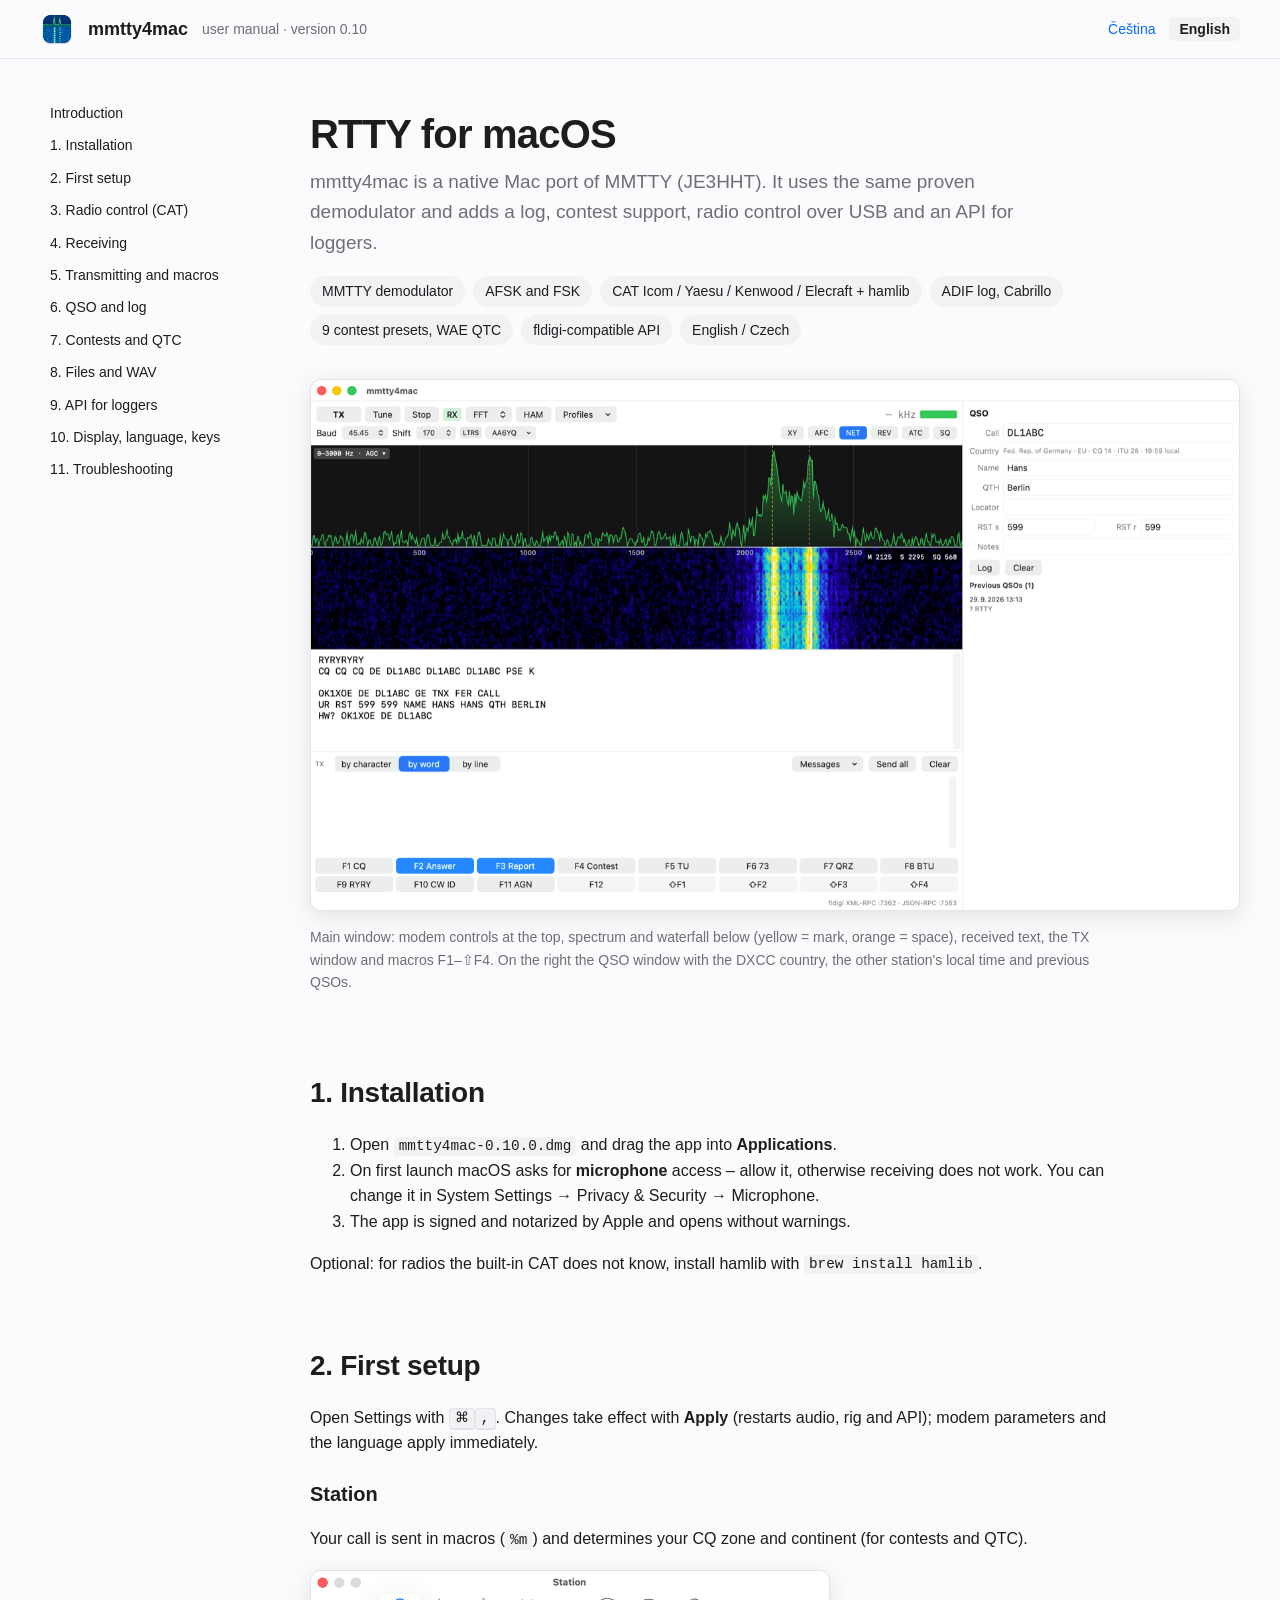
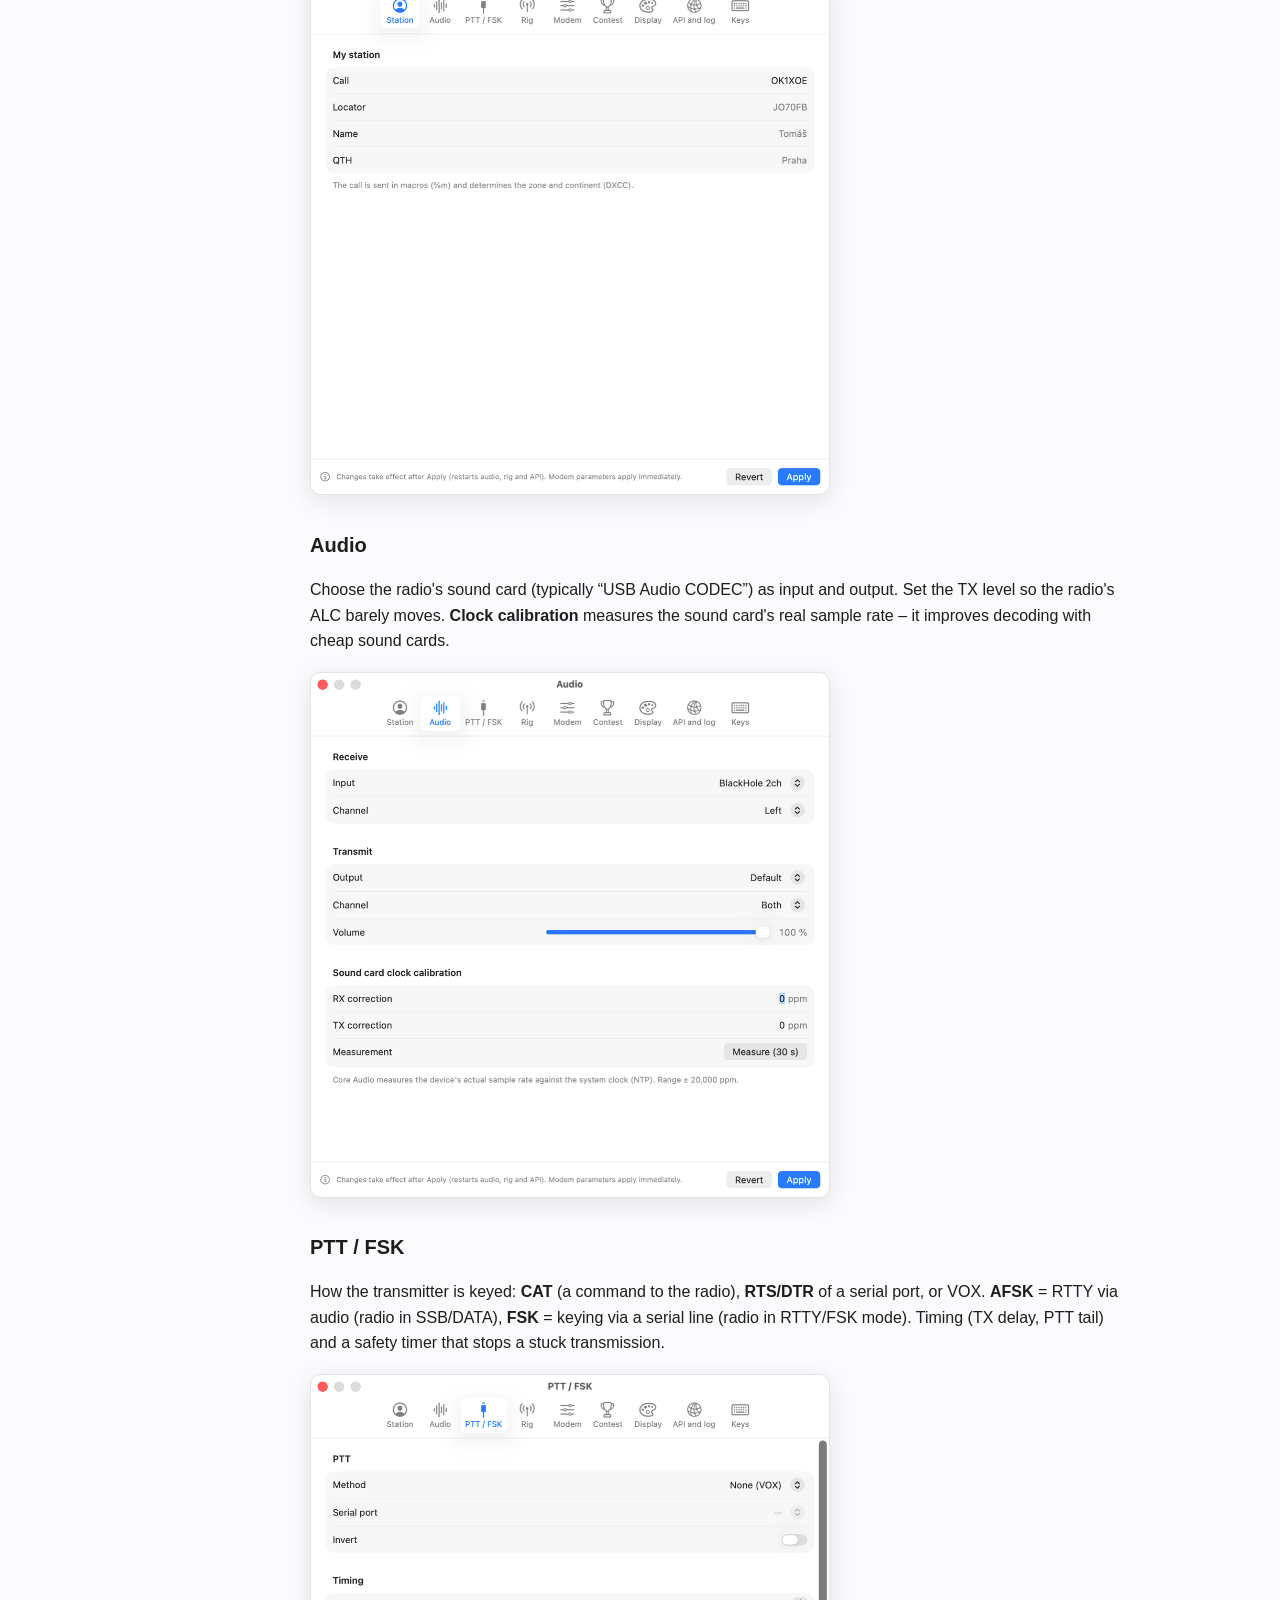
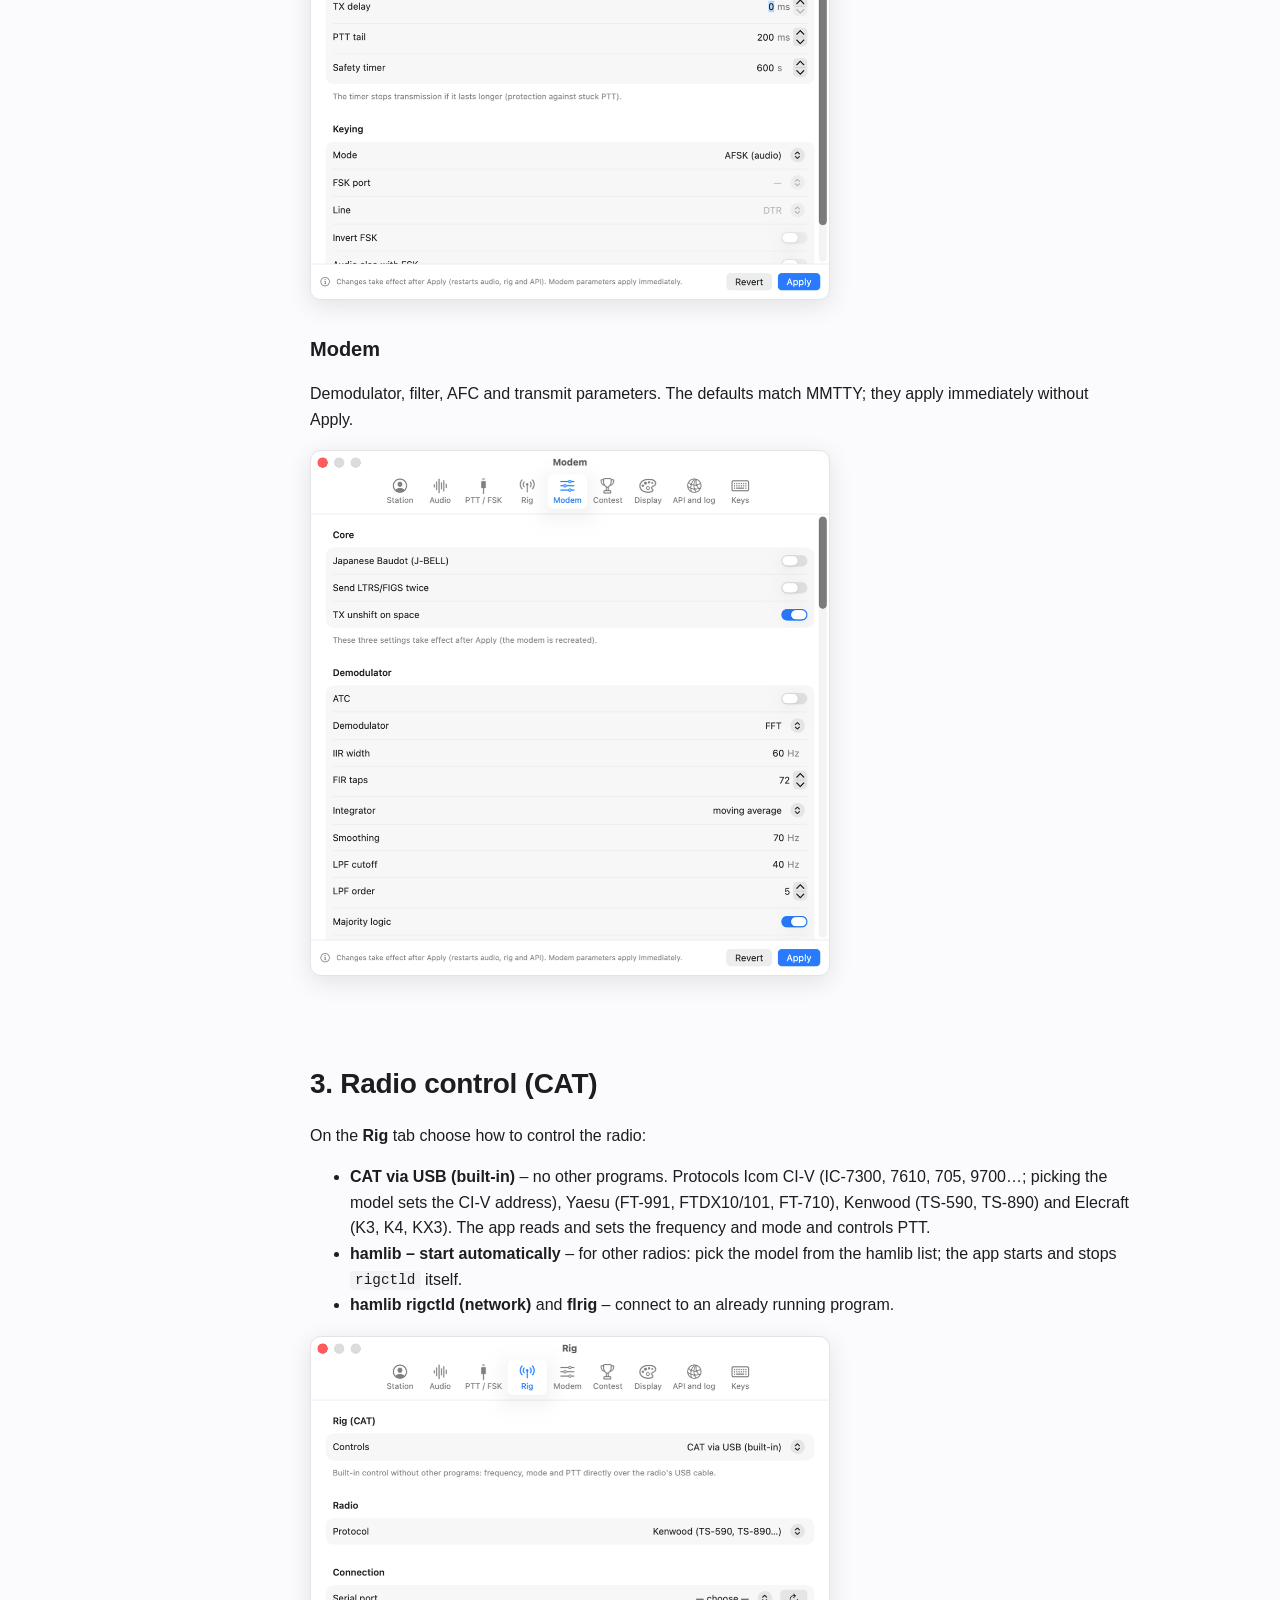
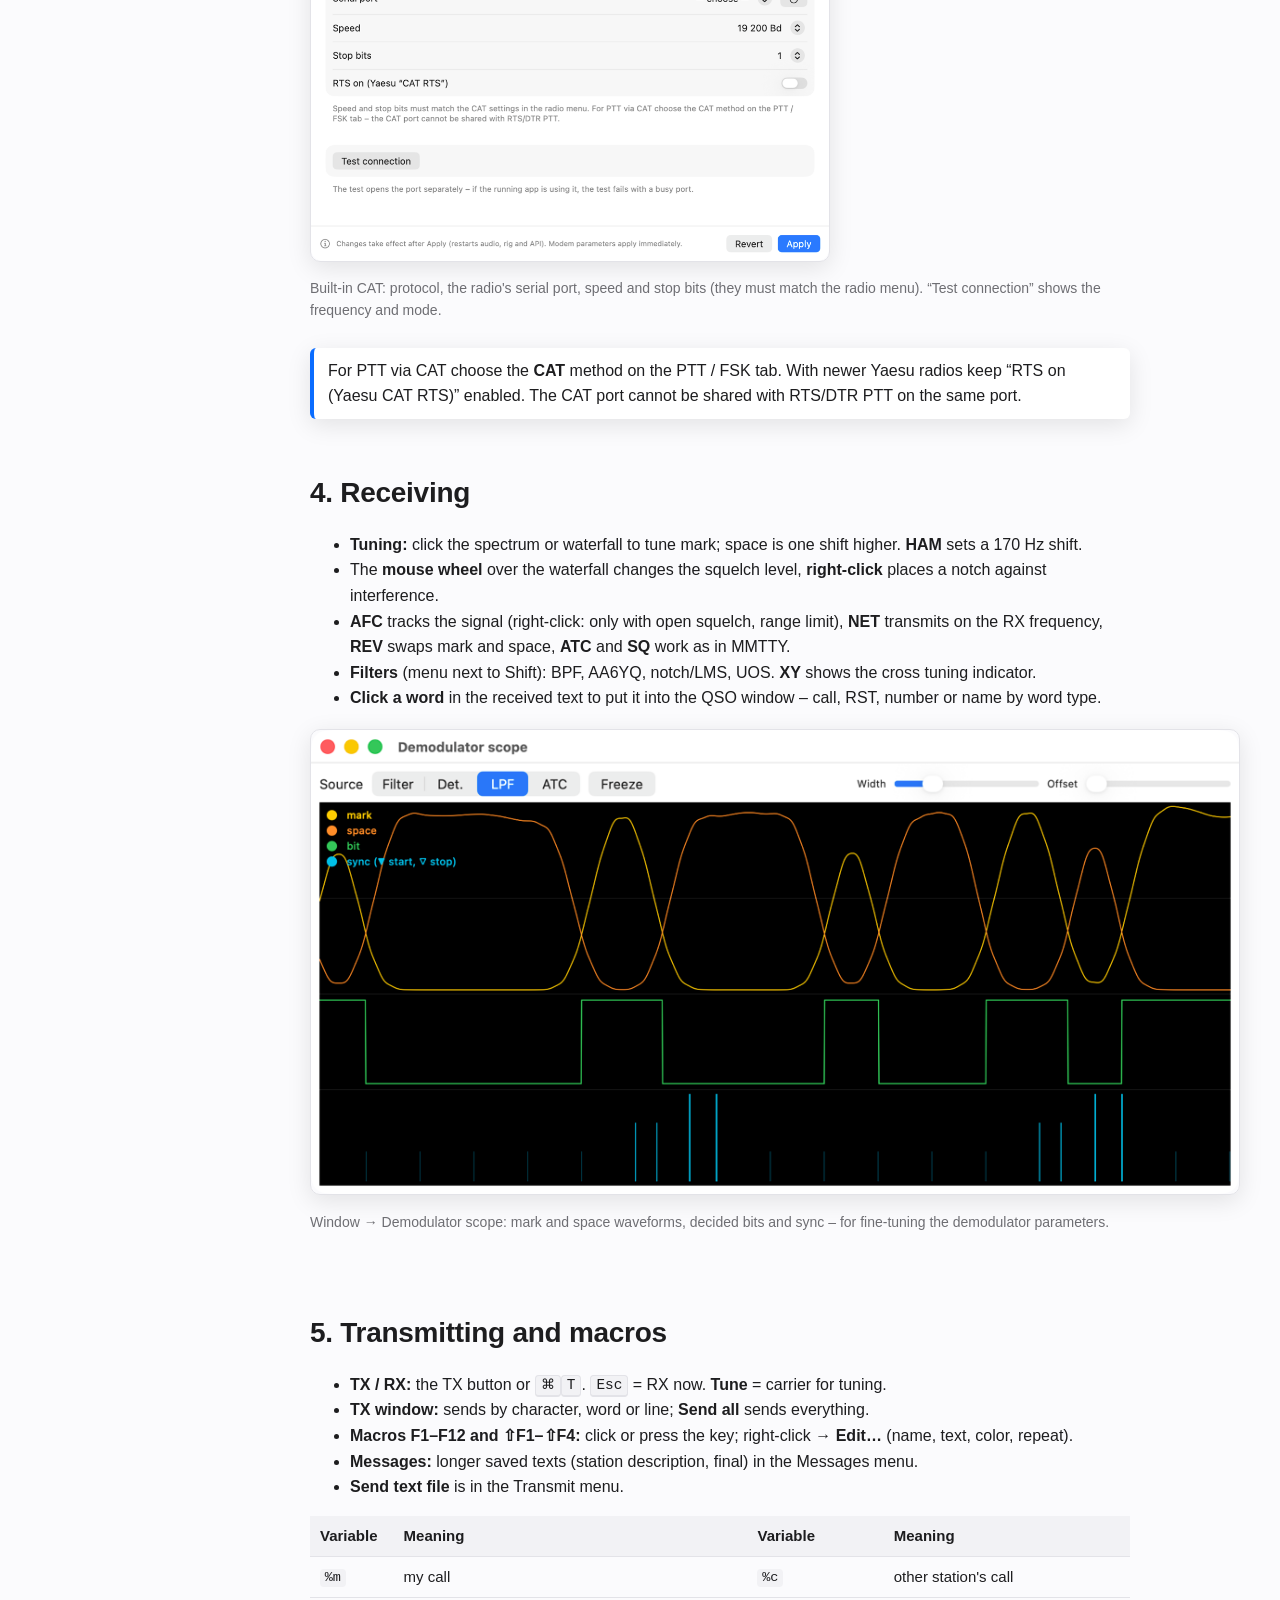
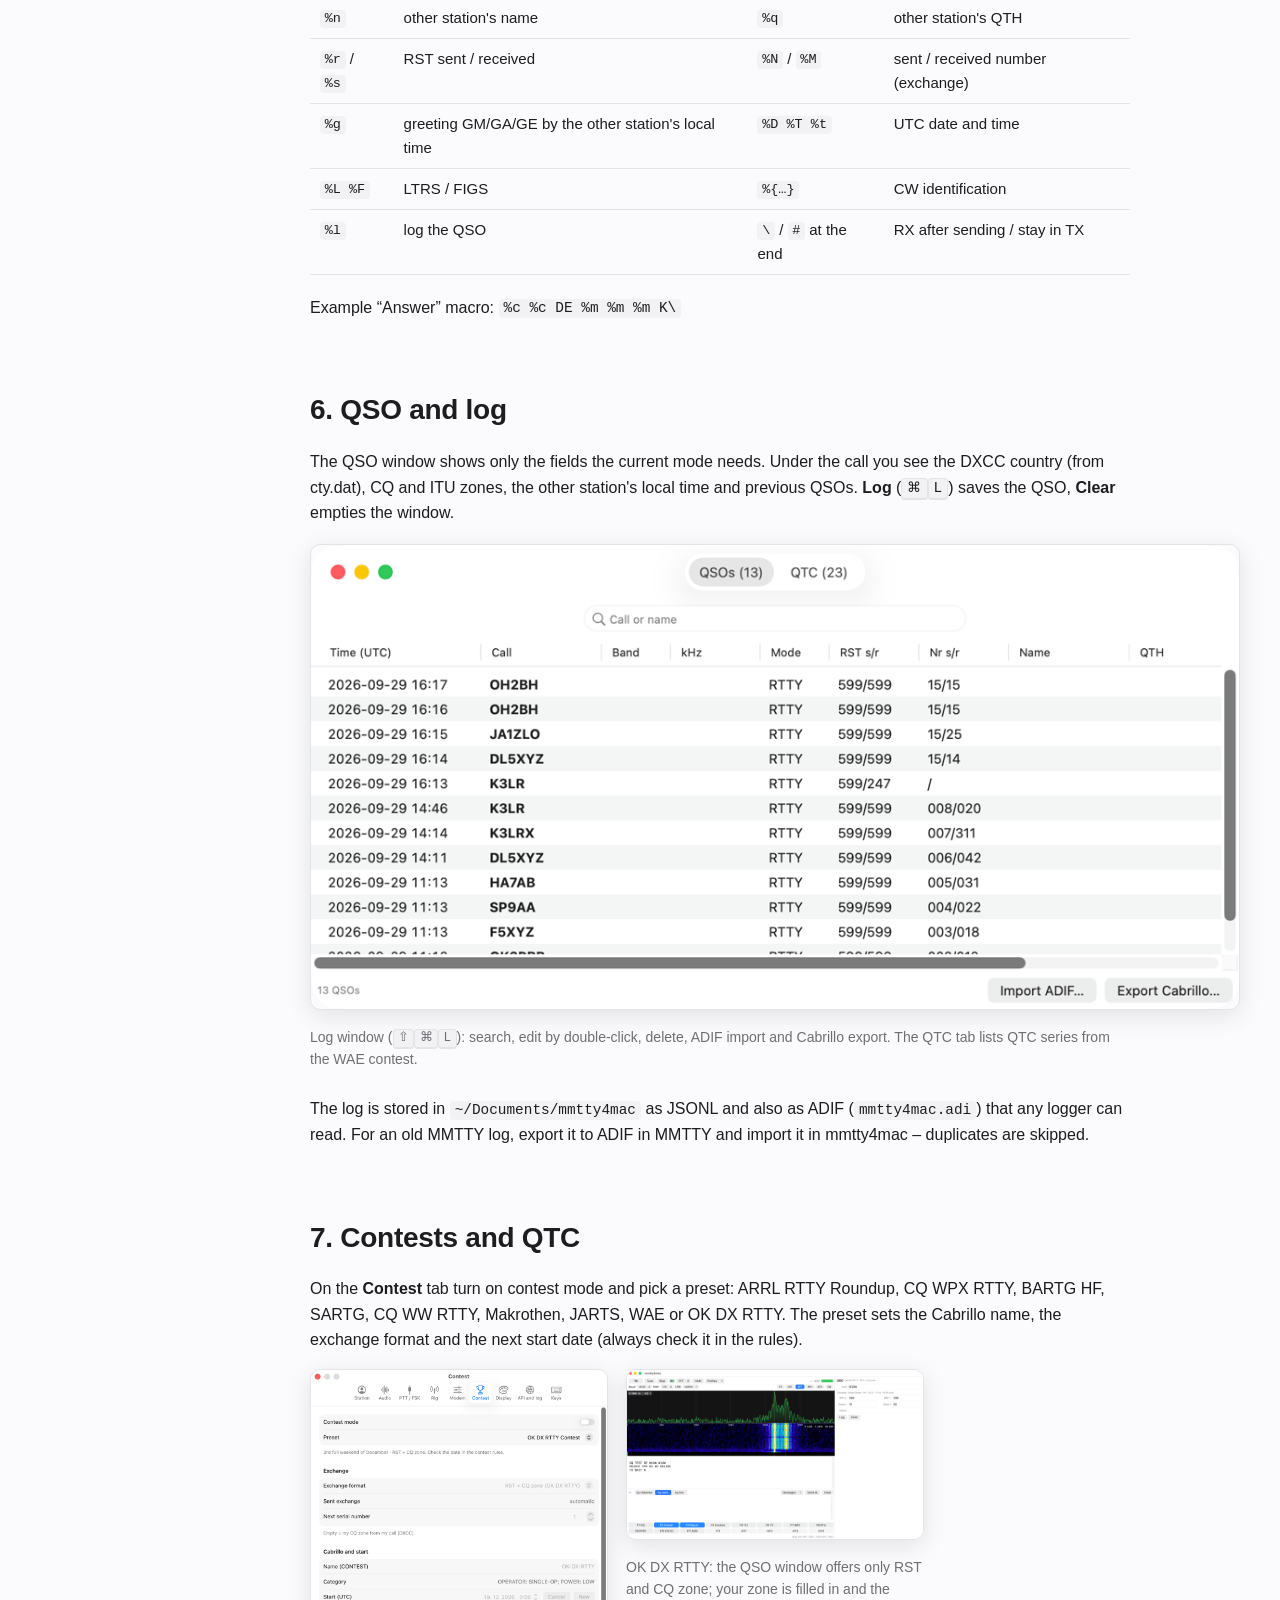
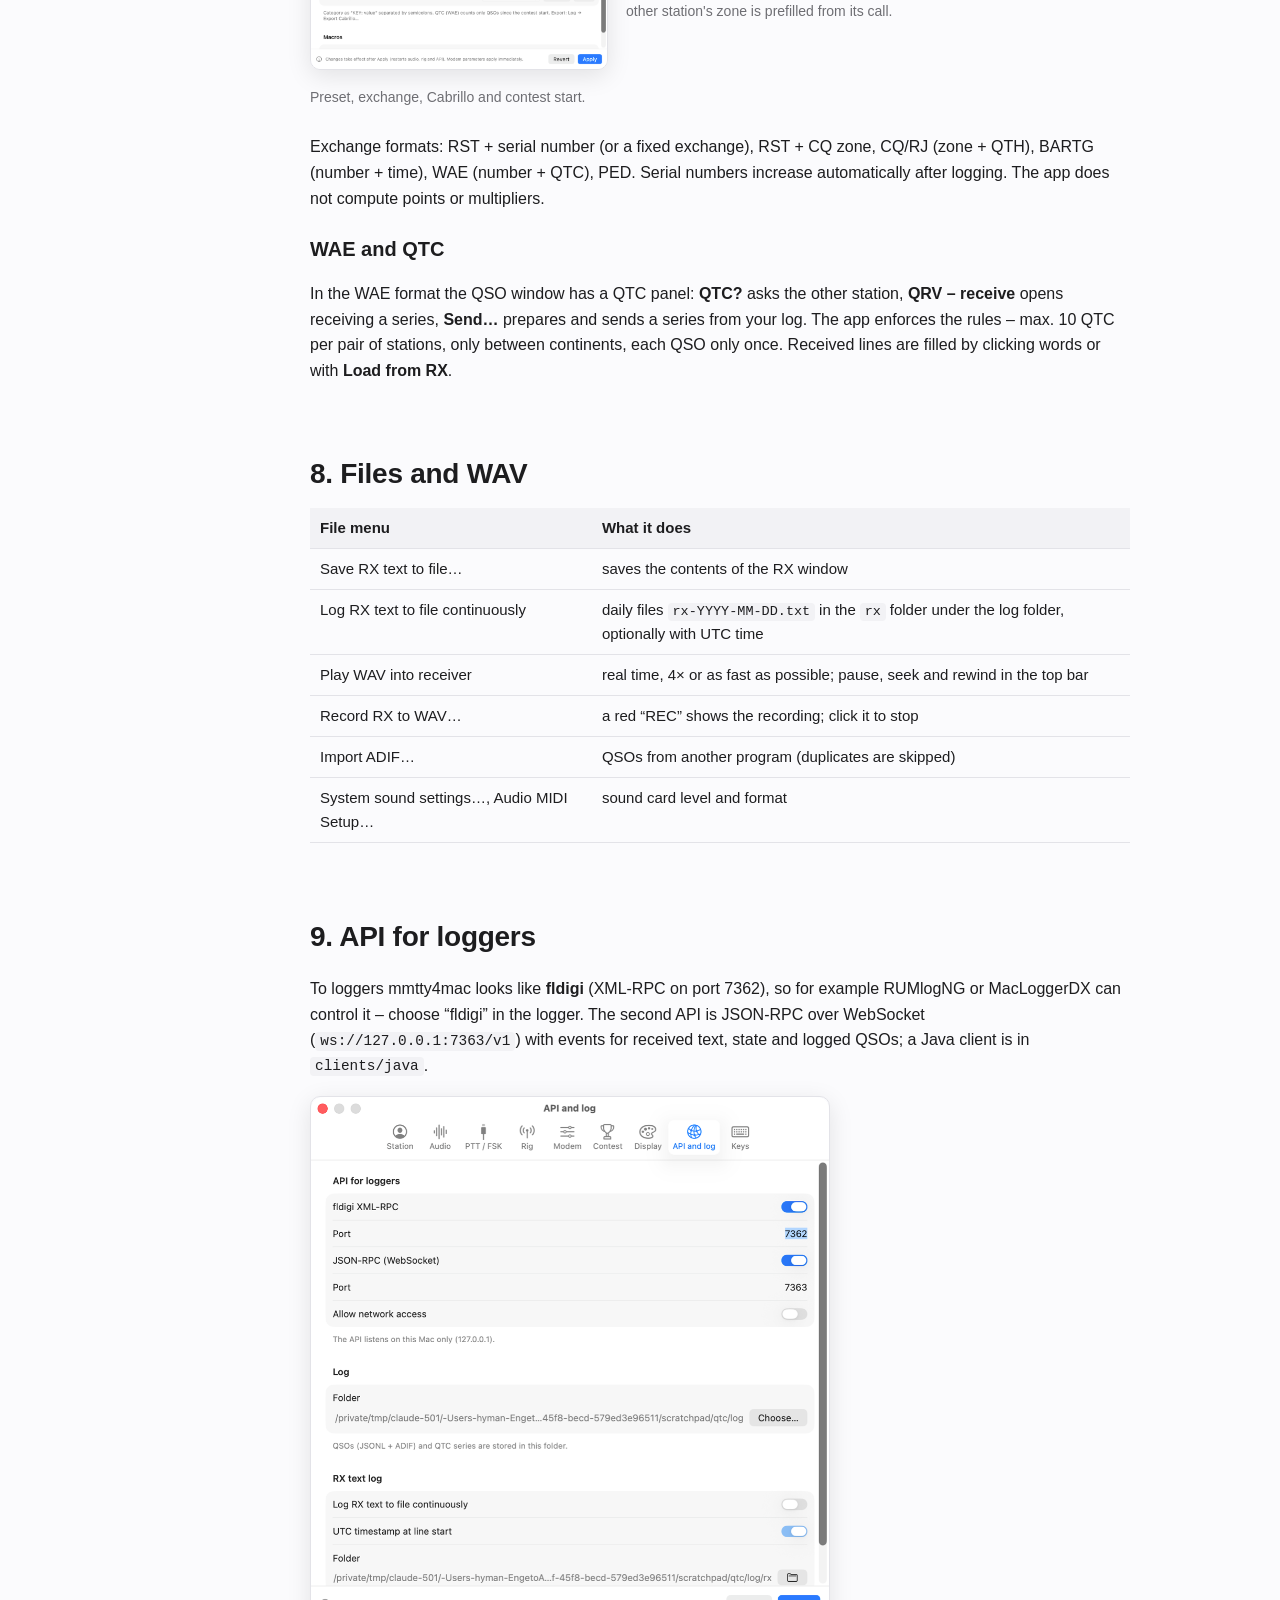
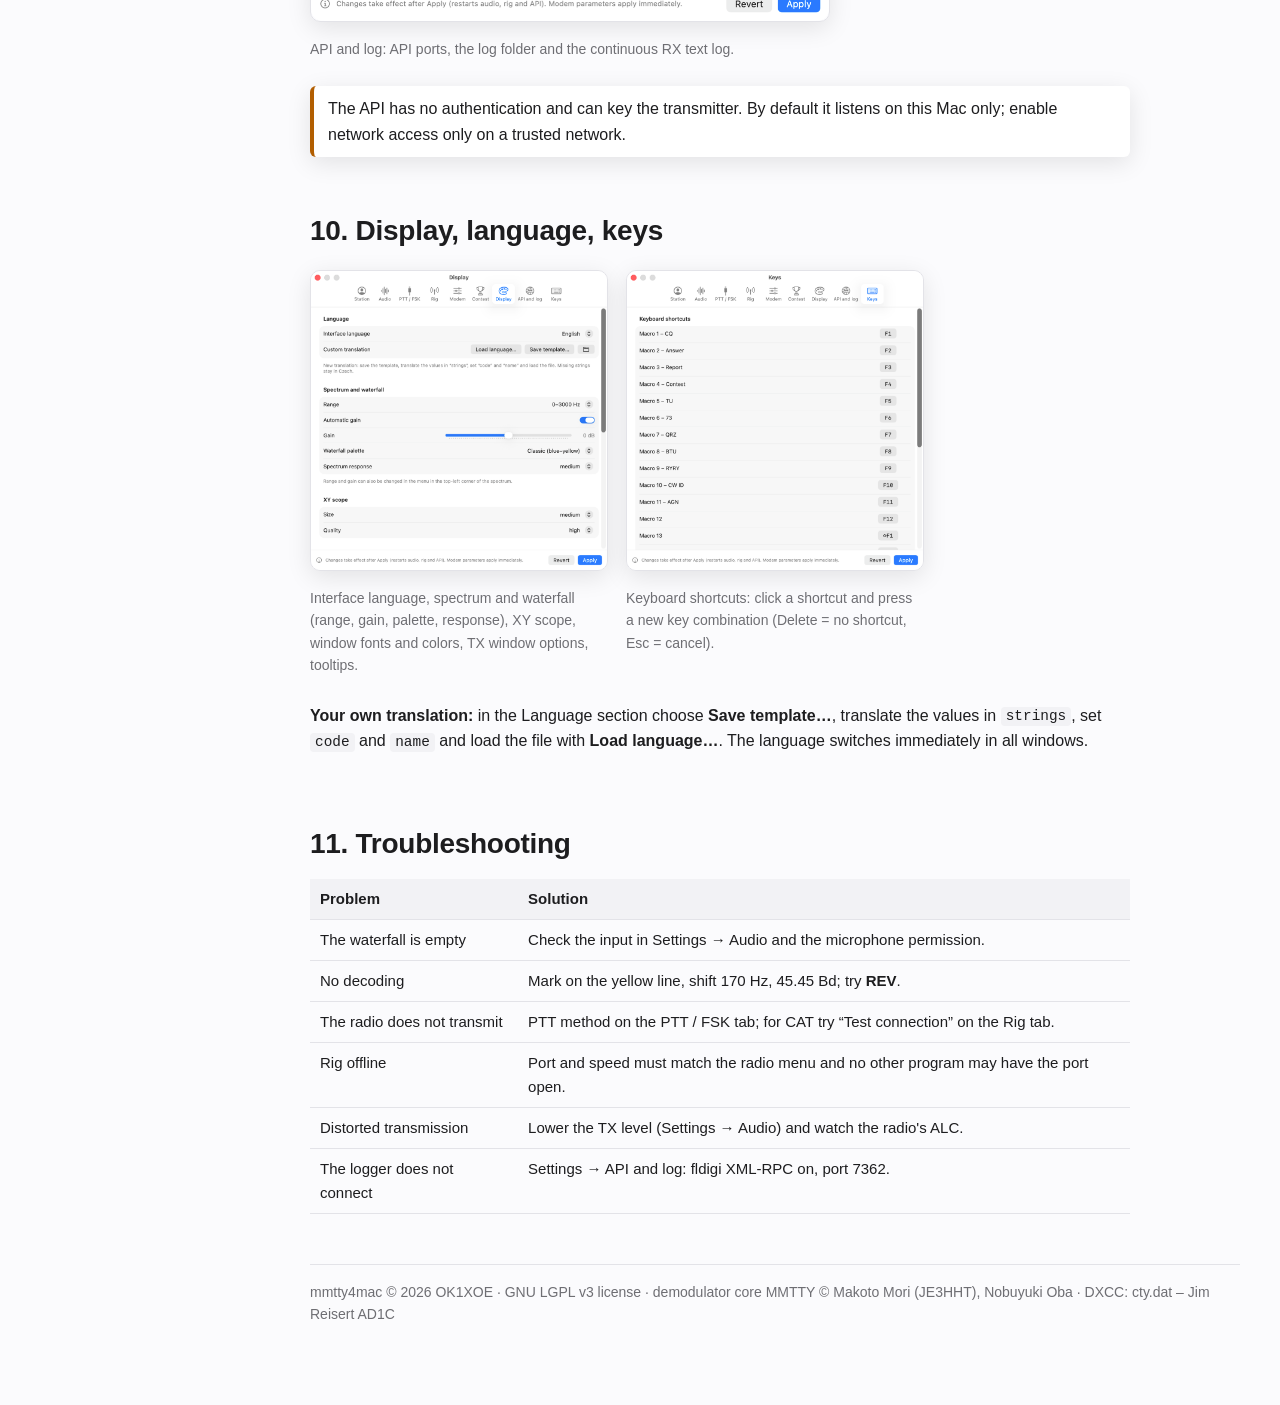
==== docs/html/index.html @ f42d76a6 "docs: CZ/EN HTML manual with screenshots, Help → Manual (⌘?), in the DMG Co-Authored-By: Claude Opus" ====
<!doctype html>
<html lang="cs">
<head>
<meta charset="utf-8">
<meta name="viewport" content="width=device-width, initial-scale=1">
<title>mmtty4mac – dokumentace / documentation</title>
<link rel="stylesheet" href="style.css">
<link rel="icon" href="img/icon.png">
<script>
  // podle jazyka prohlížeče / by browser language
  var cs = (navigator.languages || [navigator.language]).some(function (l) { return /^(cs|sk)/i.test(l); });
  location.replace(cs ? "cs/index.html" : "en/index.html");
</script>
</head>
<body>
<main style="max-width:600px;margin:80px auto;padding:0 20px;text-align:center">
  <img src="img/icon.png" alt="" width="96" height="96">
  <h1>mmtty4mac</h1>
  <p><a href="cs/index.html">Příručka česky</a> · <a href="en/index.html">User manual in English</a></p>
</main>
</body>
</html>
---- docs/html/style.css ----
/* mmtty4mac – dokumentace / documentation */
:root {
  --bg: #fbfbfd; --fg: #1d1d1f; --muted: #6e6e73; --line: #e3e3e8; --card: #ffffff;
  --accent: #0a6cff; --code: #f2f2f5; --warn: #b25e00; --shadow: 0 6px 24px rgba(0,0,0,.10);
}
@media (prefers-color-scheme: dark) {
  :root:not([data-theme="light"]) {
    --bg: #161618; --fg: #ececf0; --muted: #a0a0a8; --line: #2e2e33; --card: #1f1f22;
    --accent: #4c9dff; --code: #26262a; --warn: #ffb347; --shadow: 0 6px 24px rgba(0,0,0,.5);
  }
}
* { box-sizing: border-box; }
html { scroll-behavior: smooth; }
body { margin: 0; background: var(--bg); color: var(--fg);
       font: 16px/1.6 -apple-system, BlinkMacSystemFont, "SF Pro Text", "Helvetica Neue", Arial, sans-serif; }
a { color: var(--accent); text-decoration: none; }
a:hover { text-decoration: underline; }
code, kbd { font: 0.9em ui-monospace, "SF Mono", Menlo, monospace; background: var(--code);
            padding: 0.1em 0.35em; border-radius: 4px; }
kbd { border: 1px solid var(--line); border-bottom-width: 2px; }

header.top { position: sticky; top: 0; z-index: 10; background: color-mix(in srgb, var(--bg) 88%, transparent);
             backdrop-filter: blur(12px); border-bottom: 1px solid var(--line); }
header.top .in { max-width: 1240px; margin: 0 auto; padding: 12px 20px; display: flex; align-items: center; gap: 14px; }
header.top img.icon { width: 34px; height: 34px; border-radius: 8px; }
header.top .brand { font-weight: 700; font-size: 18px; }
header.top .ver { color: var(--muted); font-size: 14px; }
header.top .lang { margin-left: auto; font-size: 14px; }
header.top .lang a, header.top .lang span { padding: 4px 10px; border-radius: 6px; }
header.top .lang span { background: var(--code); font-weight: 600; }

.wrap { max-width: 1240px; margin: 0 auto; padding: 0 20px; display: grid; grid-template-columns: 230px minmax(0, 1fr); gap: 40px; }
nav.toc { position: sticky; top: 72px; align-self: start; max-height: calc(100vh - 90px); overflow: auto; padding: 24px 0; font-size: 14px; }
nav.toc ol { list-style: none; margin: 0; padding: 0; }
nav.toc li { margin: 2px 0; }
nav.toc a { display: block; padding: 4px 10px; border-radius: 6px; color: var(--fg); }
nav.toc a:hover { background: var(--code); text-decoration: none; }
main { padding: 24px 0 80px; min-width: 0; }

.hero { padding: 28px 0 8px; }
.hero h1 { font-size: 40px; line-height: 1.15; margin: 0 0 10px; letter-spacing: -0.02em; }
.hero p.lead { font-size: 19px; color: var(--muted); margin: 0 0 18px; max-width: 760px; }
.pills { display: flex; flex-wrap: wrap; gap: 8px; margin: 0 0 8px; padding: 0; list-style: none; }
.pills li { background: var(--code); border-radius: 999px; padding: 4px 12px; font-size: 14px; }

section { padding-top: 28px; }
h2 { font-size: 28px; margin: 24px 0 10px; letter-spacing: -0.01em; scroll-margin-top: 80px; }
h3 { font-size: 20px; margin: 22px 0 6px; scroll-margin-top: 80px; }
p, ul, ol, table { max-width: 820px; }

figure { margin: 18px 0 26px; }
figure a { display: inline-block; max-width: 100%; }
figure img { max-width: 100%; height: auto; border-radius: 10px; box-shadow: var(--shadow); border: 1px solid var(--line); display: block; }
figure.half img { max-width: 520px; width: 100%; }
figcaption { color: var(--muted); font-size: 14px; margin-top: 8px; max-width: 820px; }
.gallery { display: grid; grid-template-columns: repeat(auto-fill, minmax(260px, 1fr)); gap: 18px; margin: 16px 0 26px; }
.gallery figure { margin: 0; }

table { border-collapse: collapse; width: 100%; margin: 12px 0 20px; font-size: 15px; }
th, td { text-align: left; vertical-align: top; padding: 8px 10px; border-bottom: 1px solid var(--line); }
th { font-weight: 600; background: var(--code); }
.note { border-left: 4px solid var(--accent); background: var(--card); padding: 10px 14px; border-radius: 6px; max-width: 820px; box-shadow: var(--shadow); }
.note.warn { border-color: var(--warn); }
footer { color: var(--muted); font-size: 14px; border-top: 1px solid var(--line); margin-top: 50px; padding-top: 16px; }

@media (max-width: 900px) {
  .wrap { grid-template-columns: 1fr; gap: 0; }
  nav.toc { position: static; max-height: none; padding: 16px 0 0; border-bottom: 1px solid var(--line); }
  nav.toc ol { columns: 2; }
  .hero h1 { font-size: 30px; }
}
@media (max-width: 520px) { nav.toc ol { columns: 1; } header.top .ver { display: none; } }
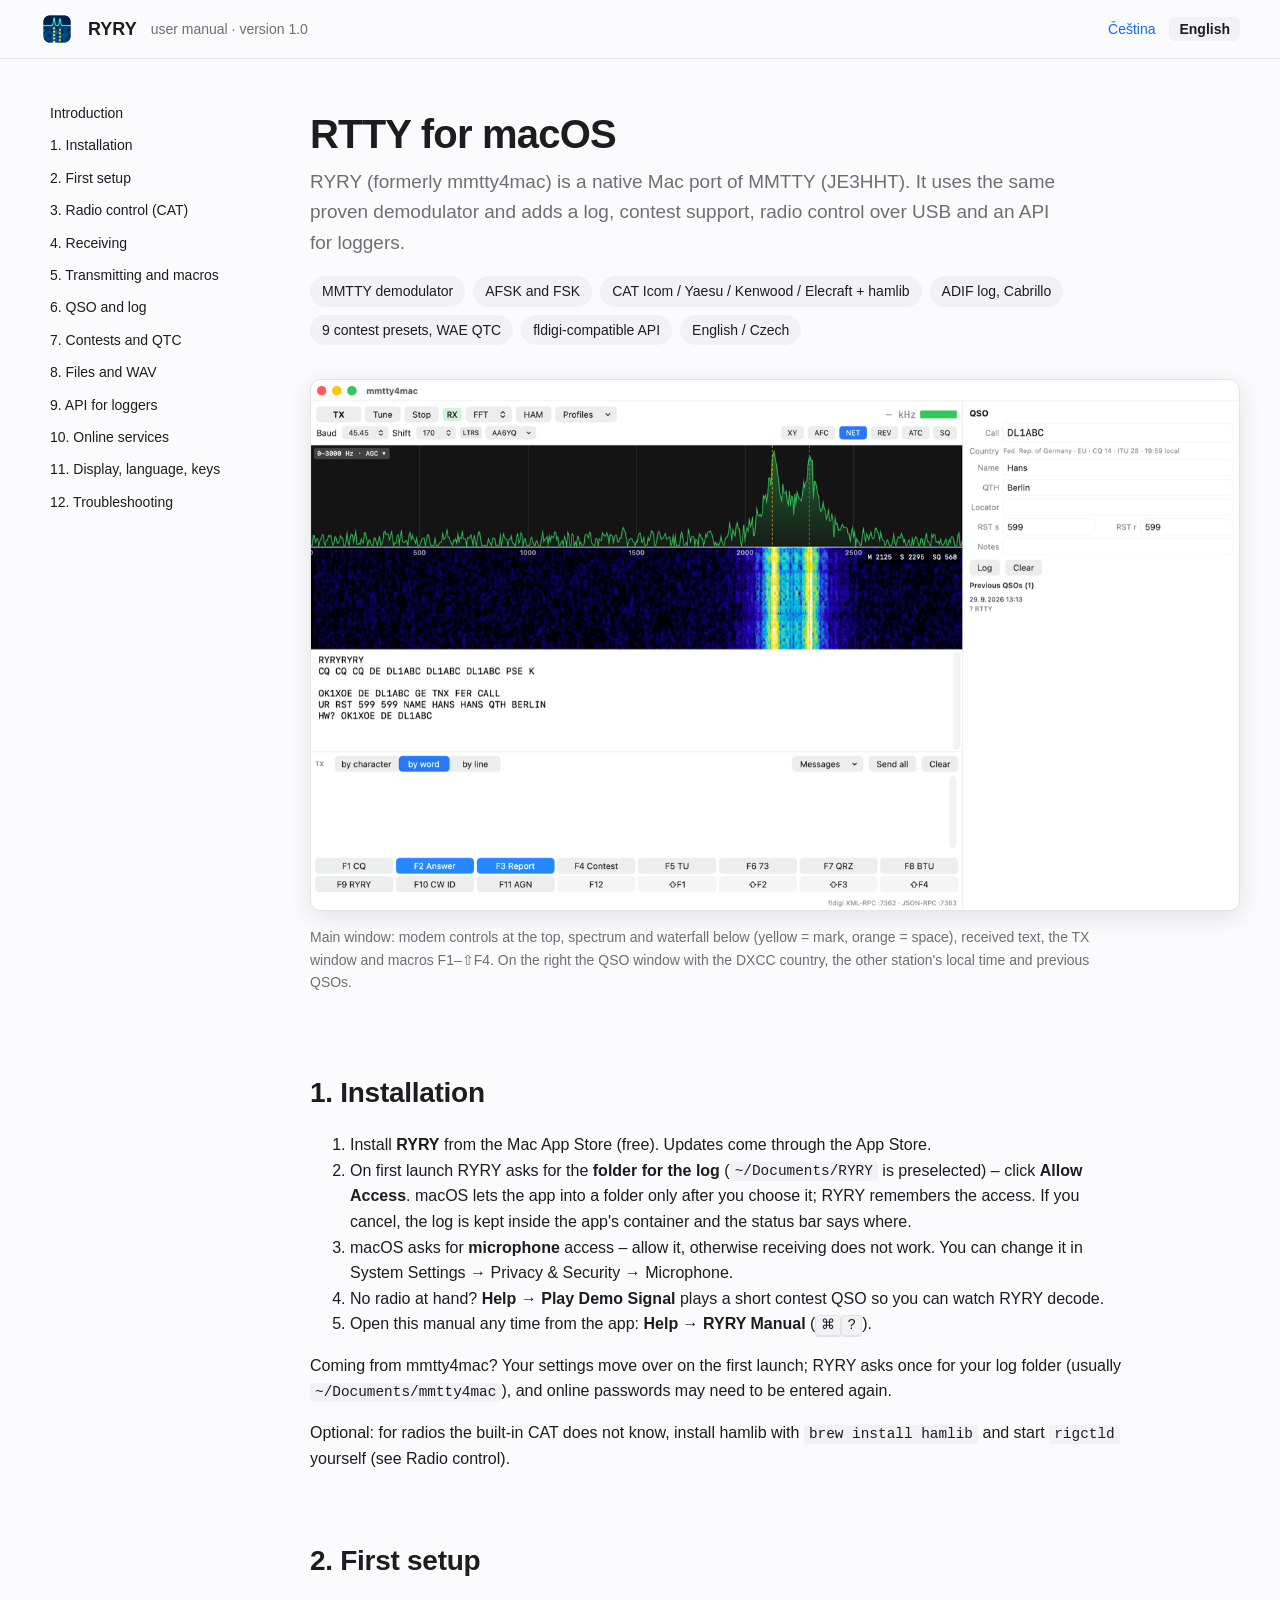
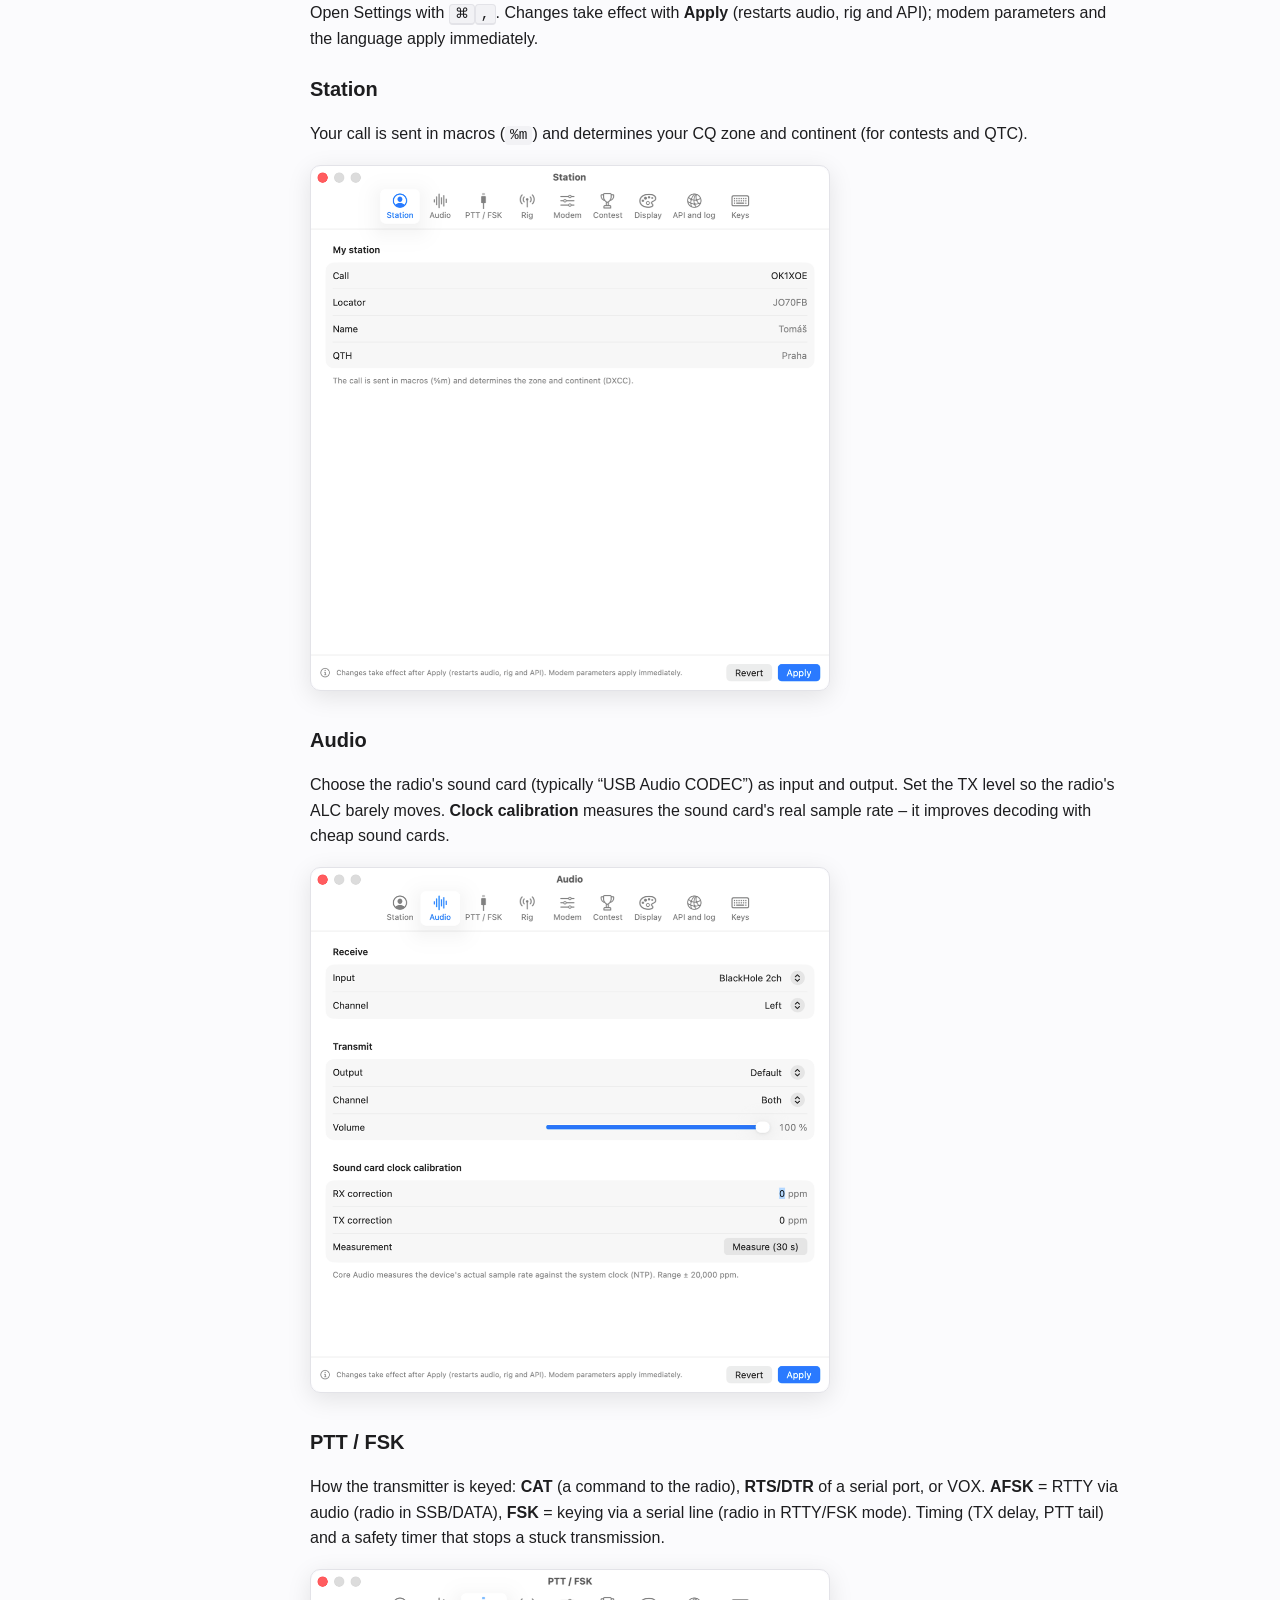
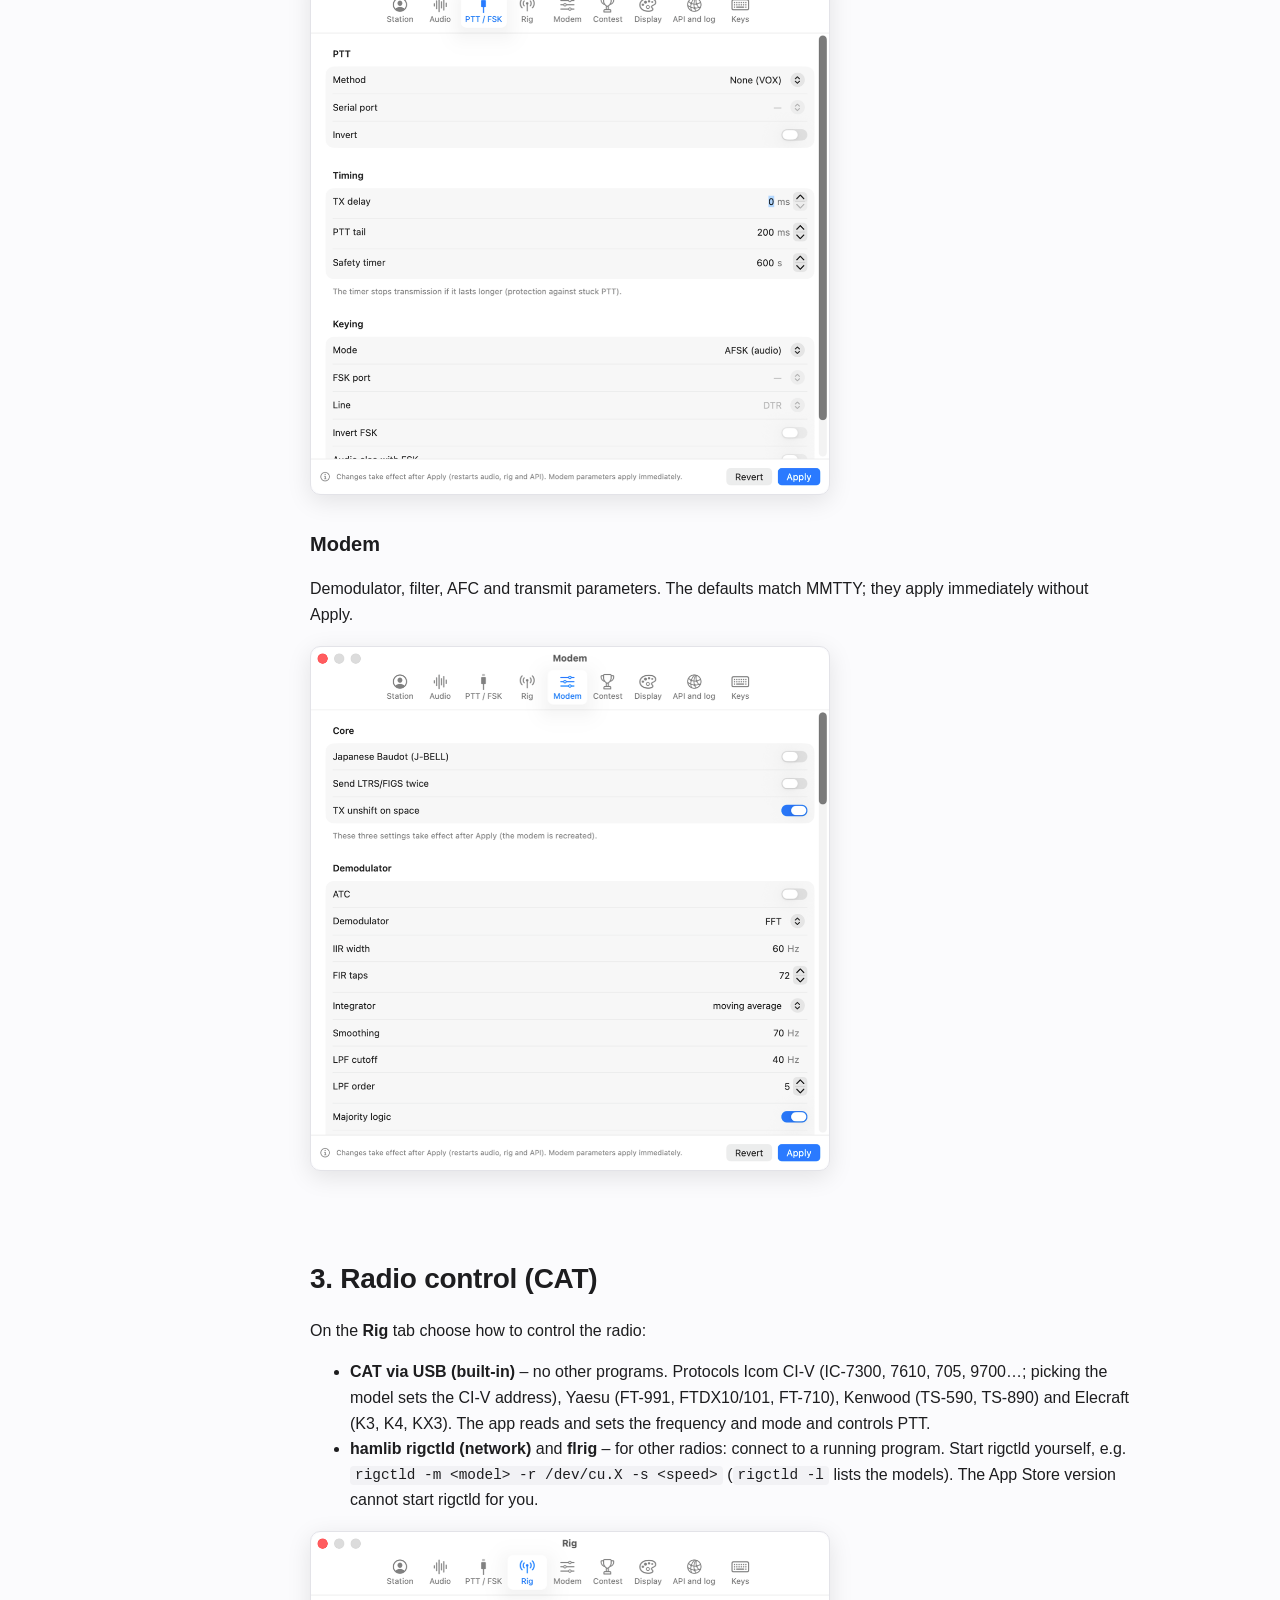
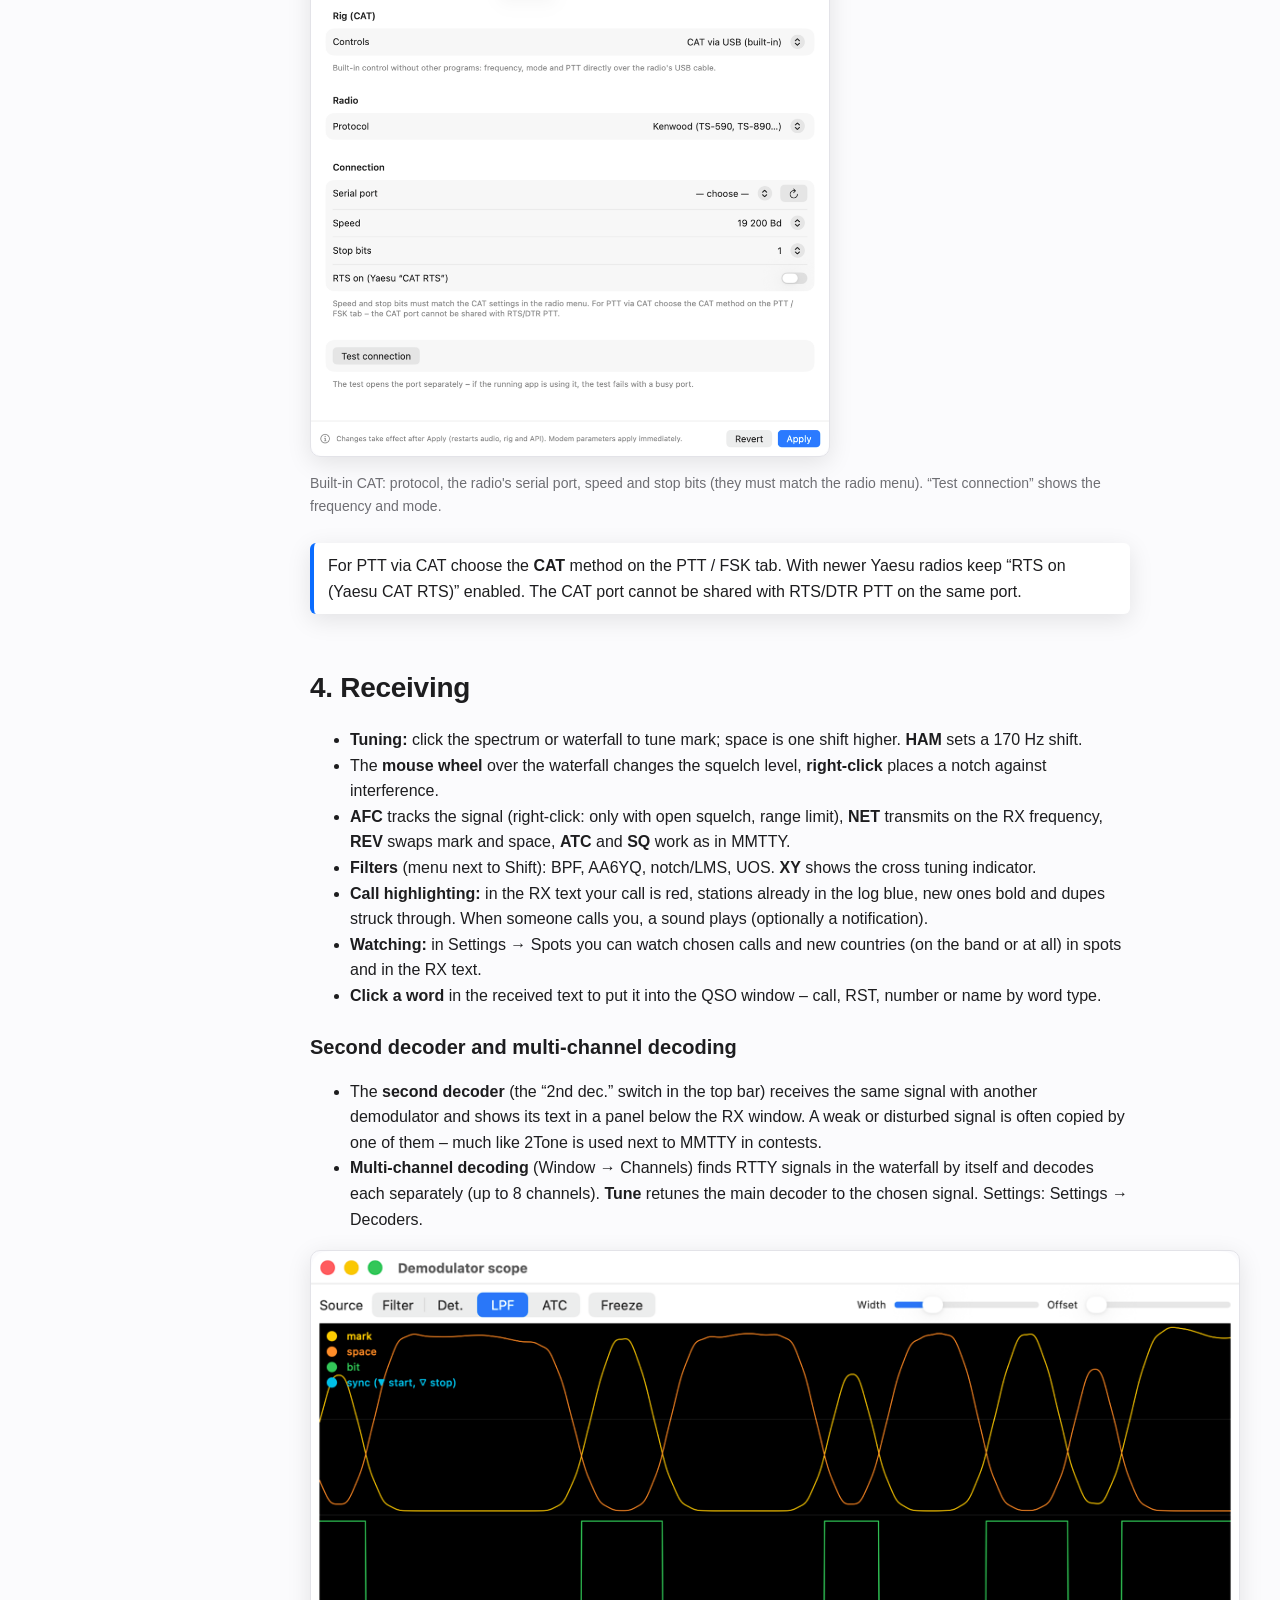
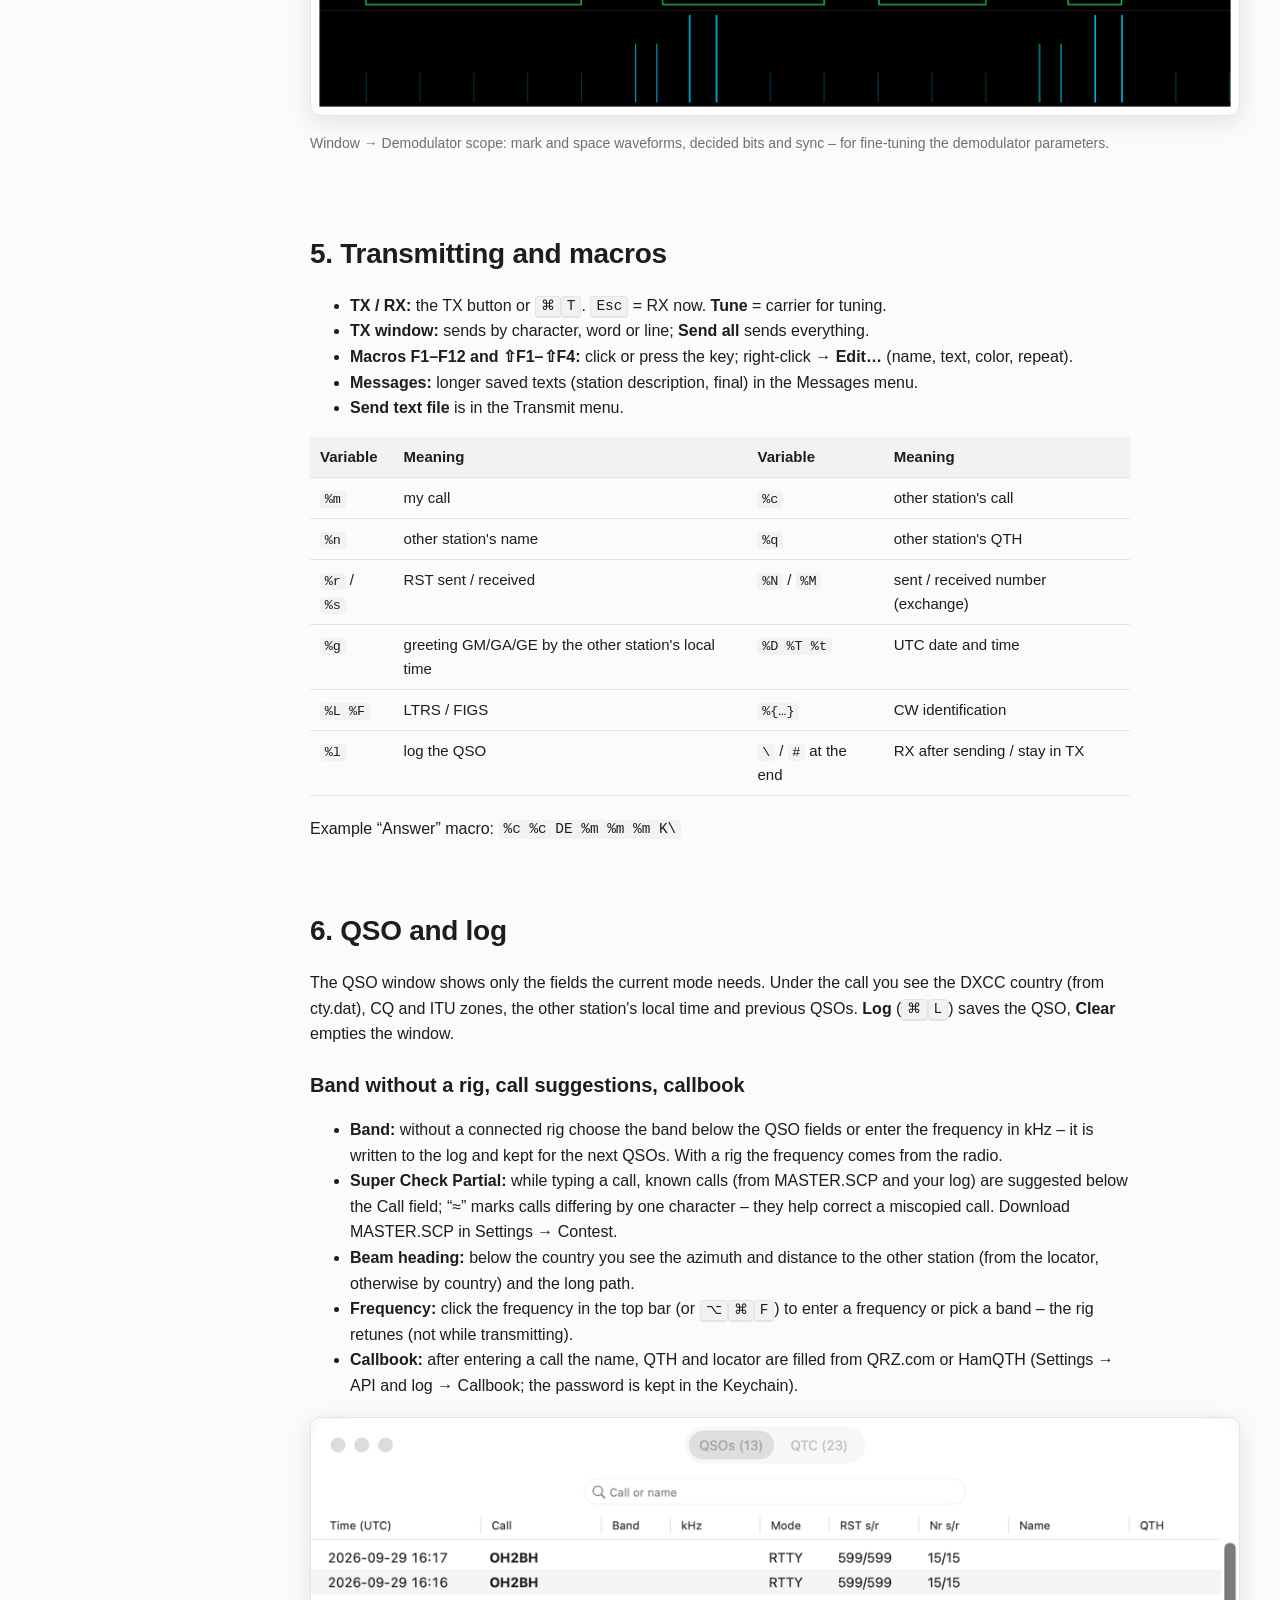
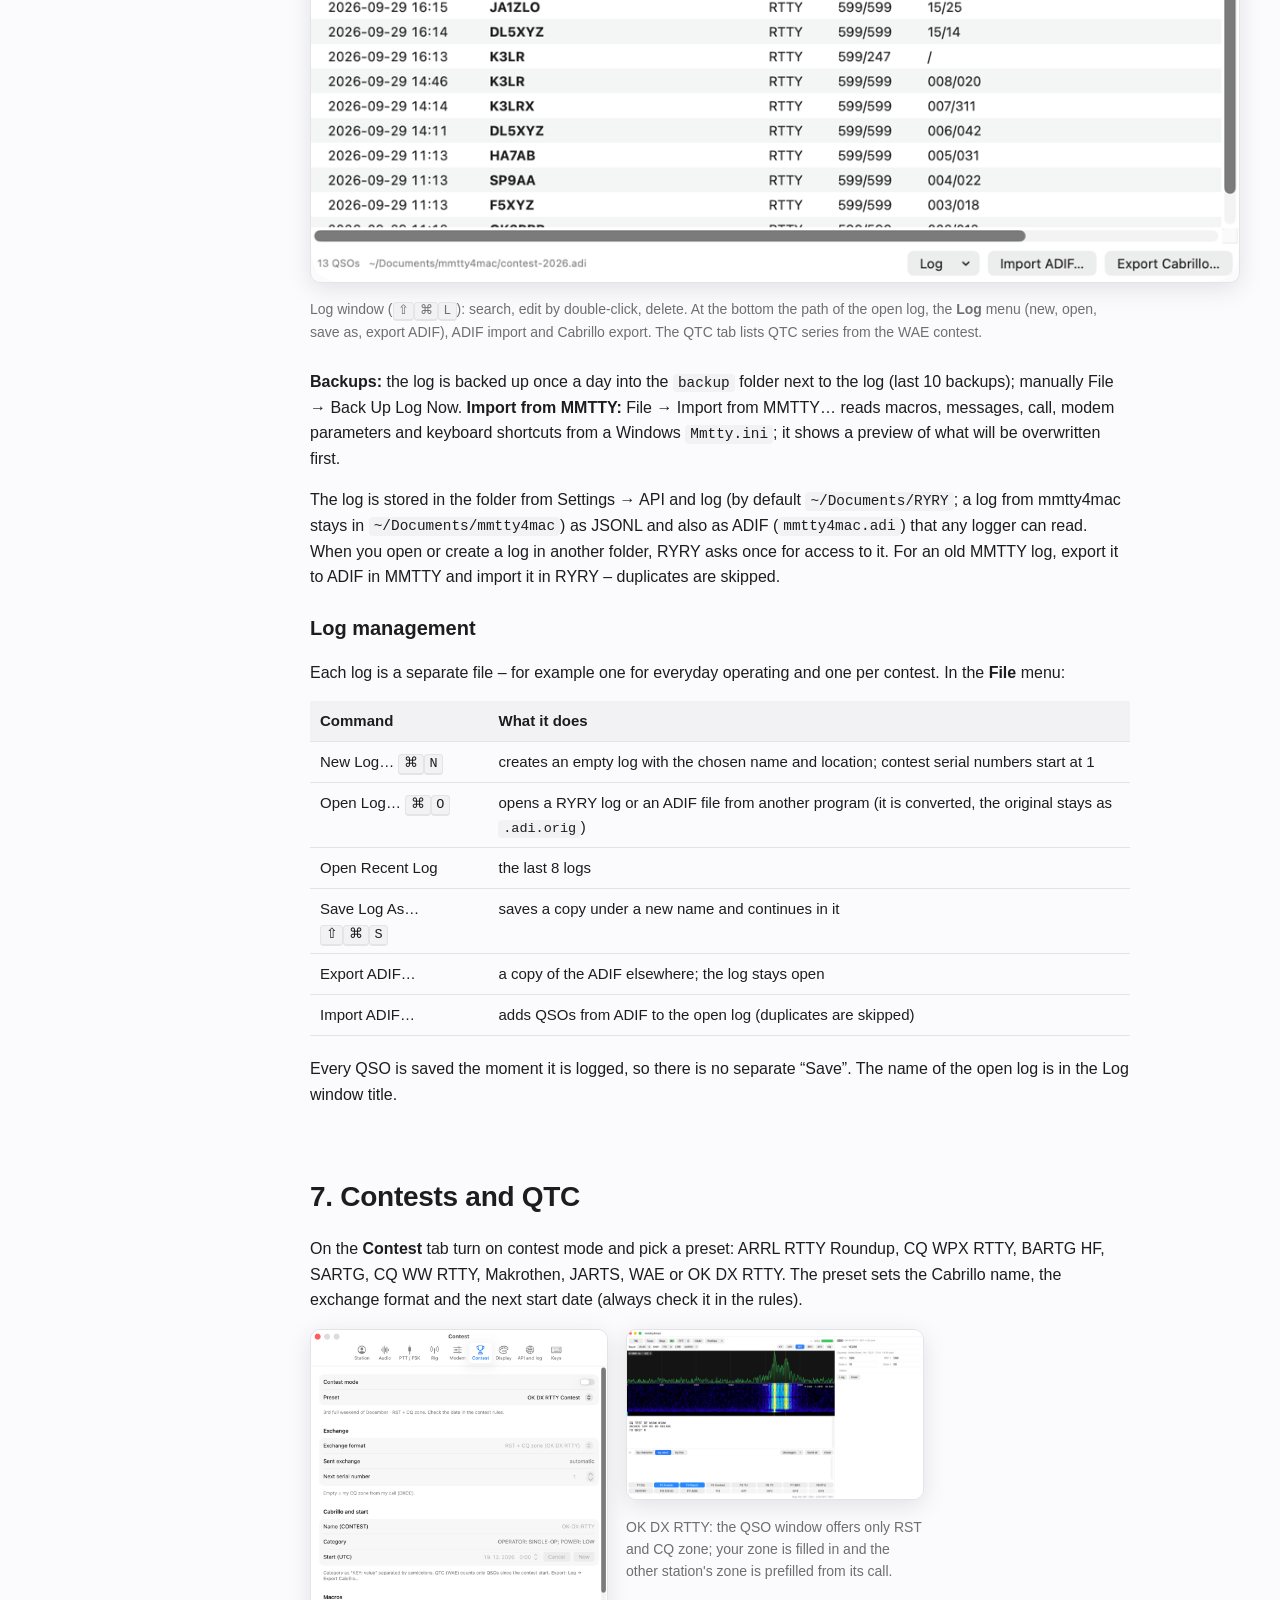
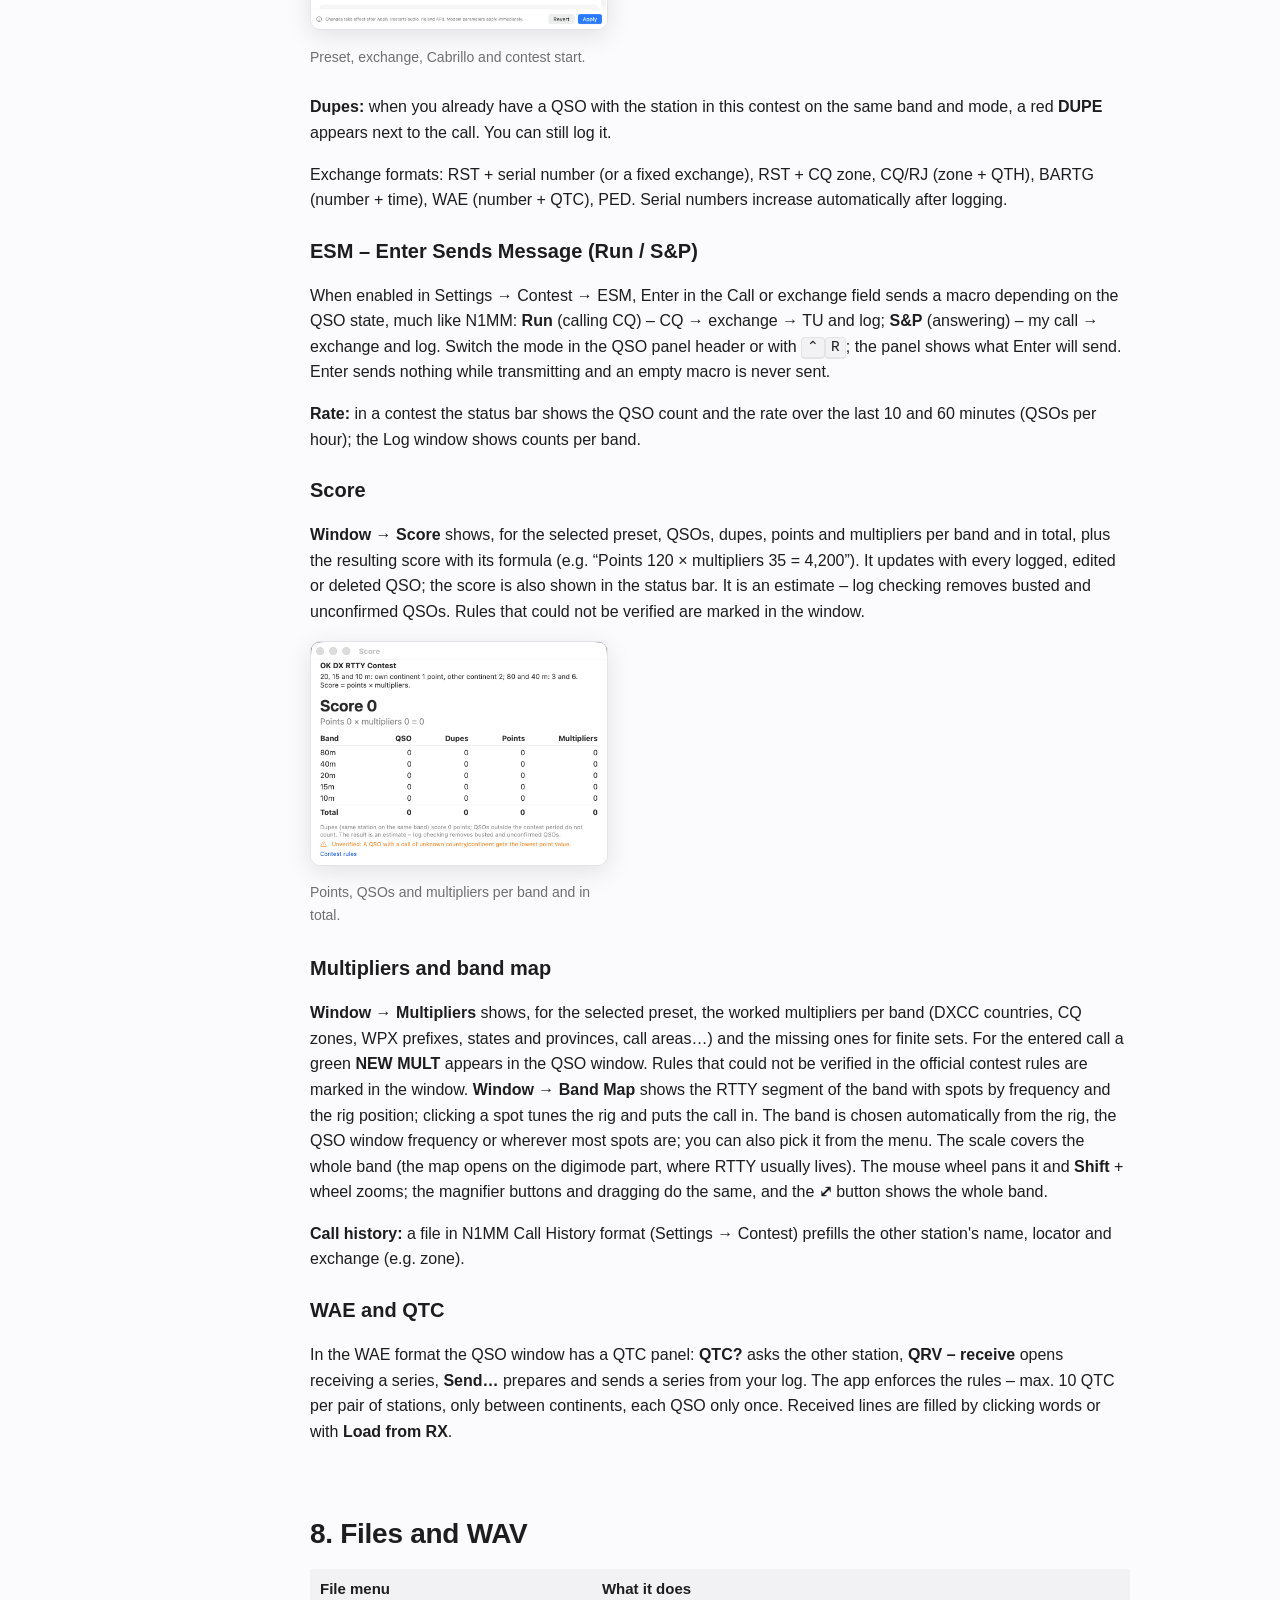
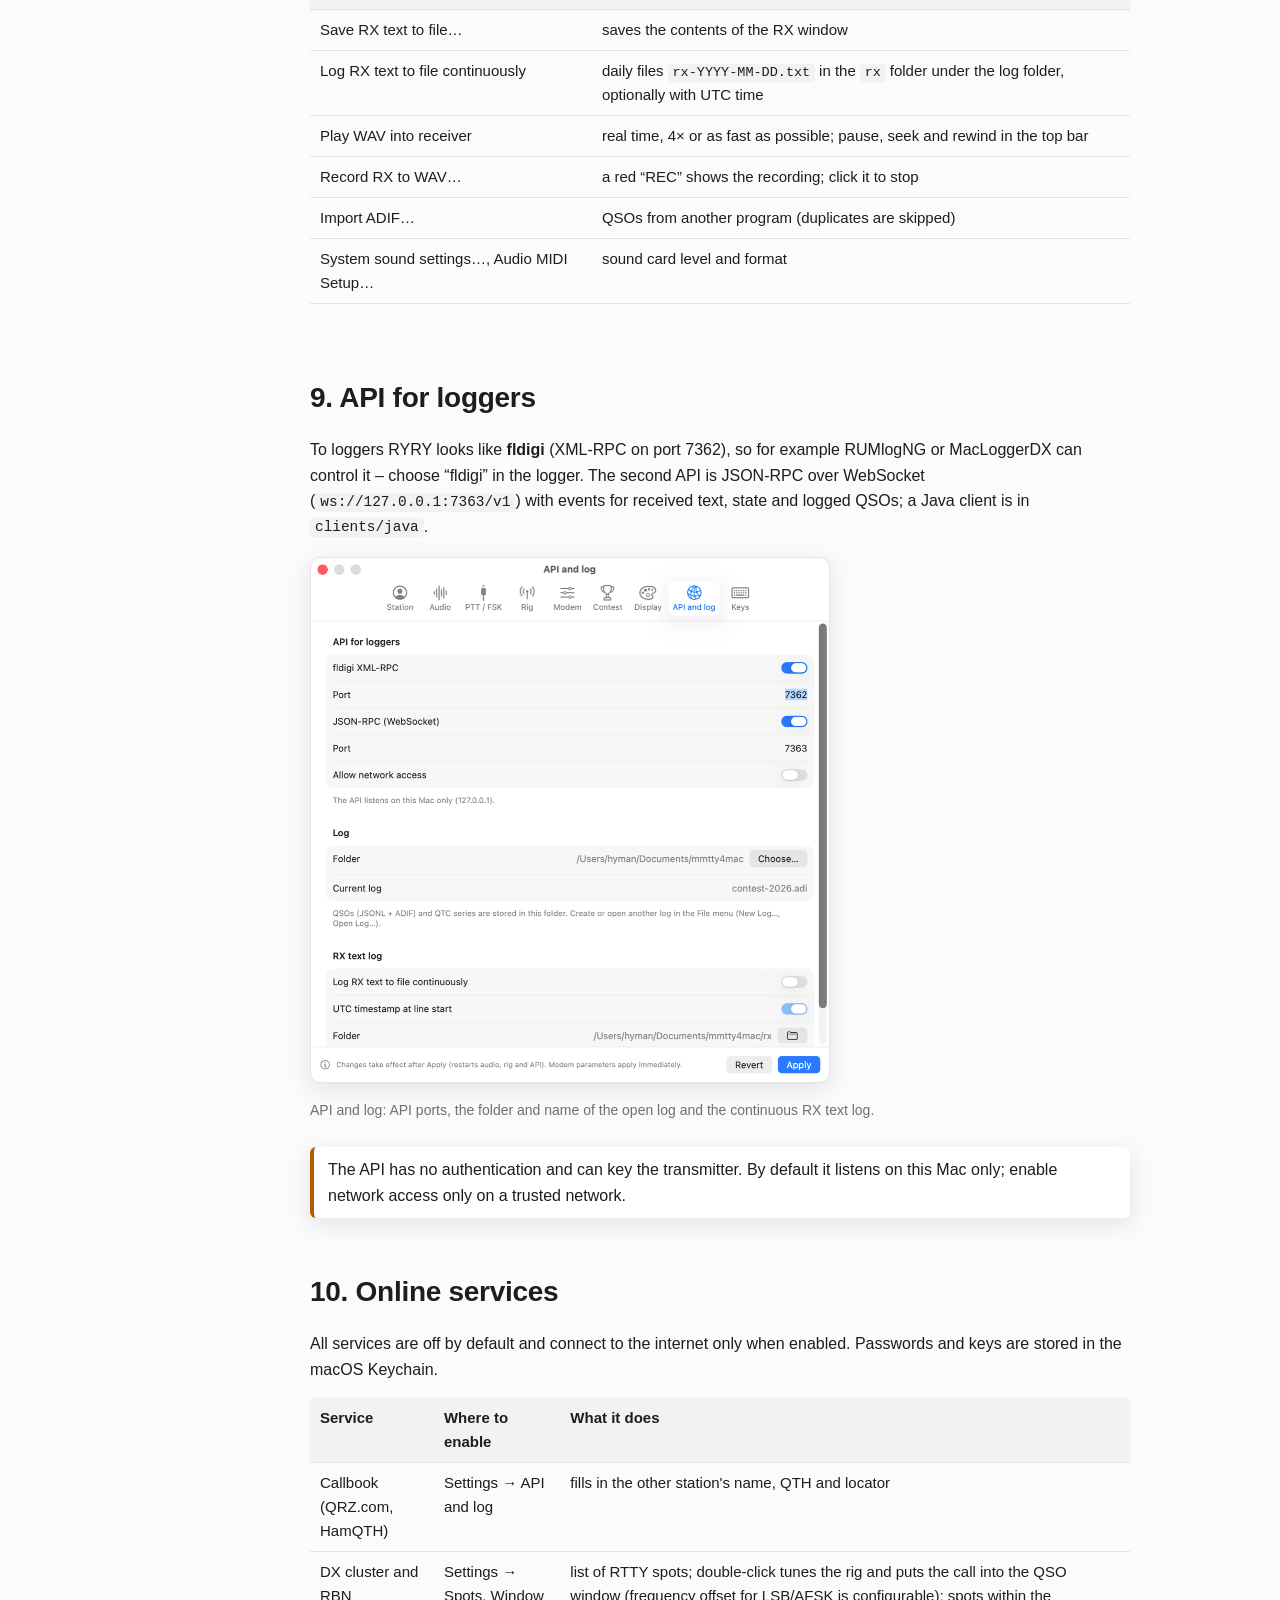
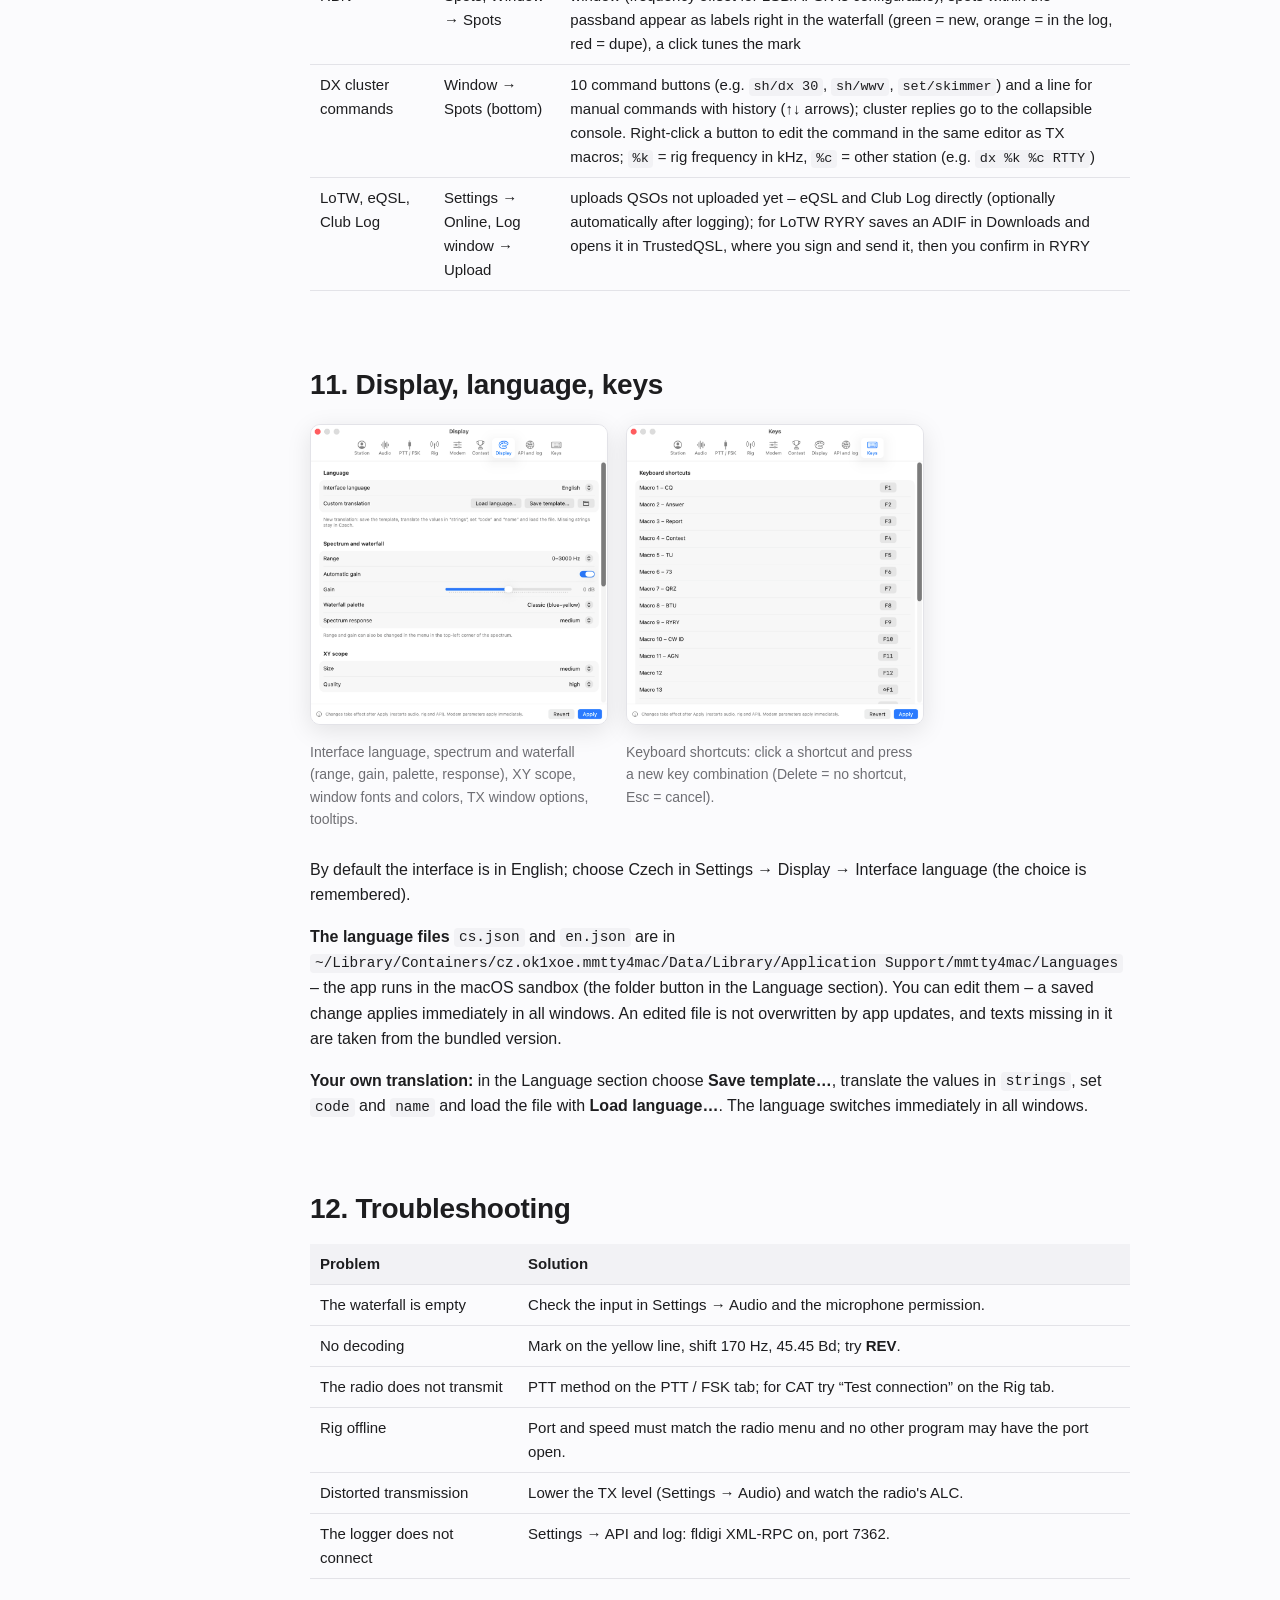
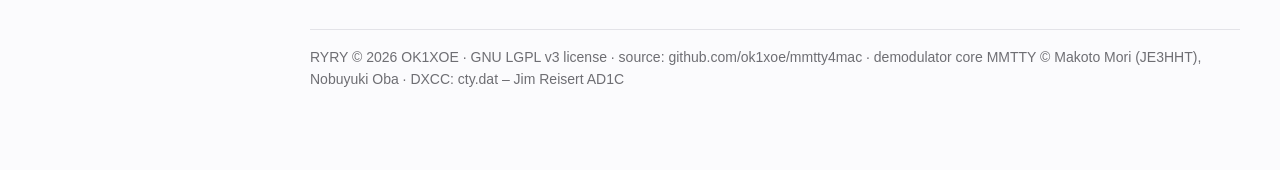
==== commit ce5f4a8d: "Docs: RYRY, App Store edition Manuals (Markdown and HTML, English and Czech), README and rulings des" ====
--- a/docs/html/index.html
+++ b/docs/html/index.html
@@ -3,7 +3,7 @@
 <head>
 <meta charset="utf-8">
 <meta name="viewport" content="width=device-width, initial-scale=1">
-<title>mmtty4mac – dokumentace / documentation</title>
+<title>RYRY – dokumentace / documentation</title>
 <link rel="stylesheet" href="style.css">
 <link rel="icon" href="img/icon.png">
 <script>
@@ -15,7 +15,7 @@
 <body>
 <main style="max-width:600px;margin:80px auto;padding:0 20px;text-align:center">
   <img src="img/icon.png" alt="" width="96" height="96">
-  <h1>mmtty4mac</h1>
+  <h1>RYRY</h1>
   <p><a href="cs/index.html">Příručka česky</a> · <a href="en/index.html">User manual in English</a></p>
 </main>
 </body>
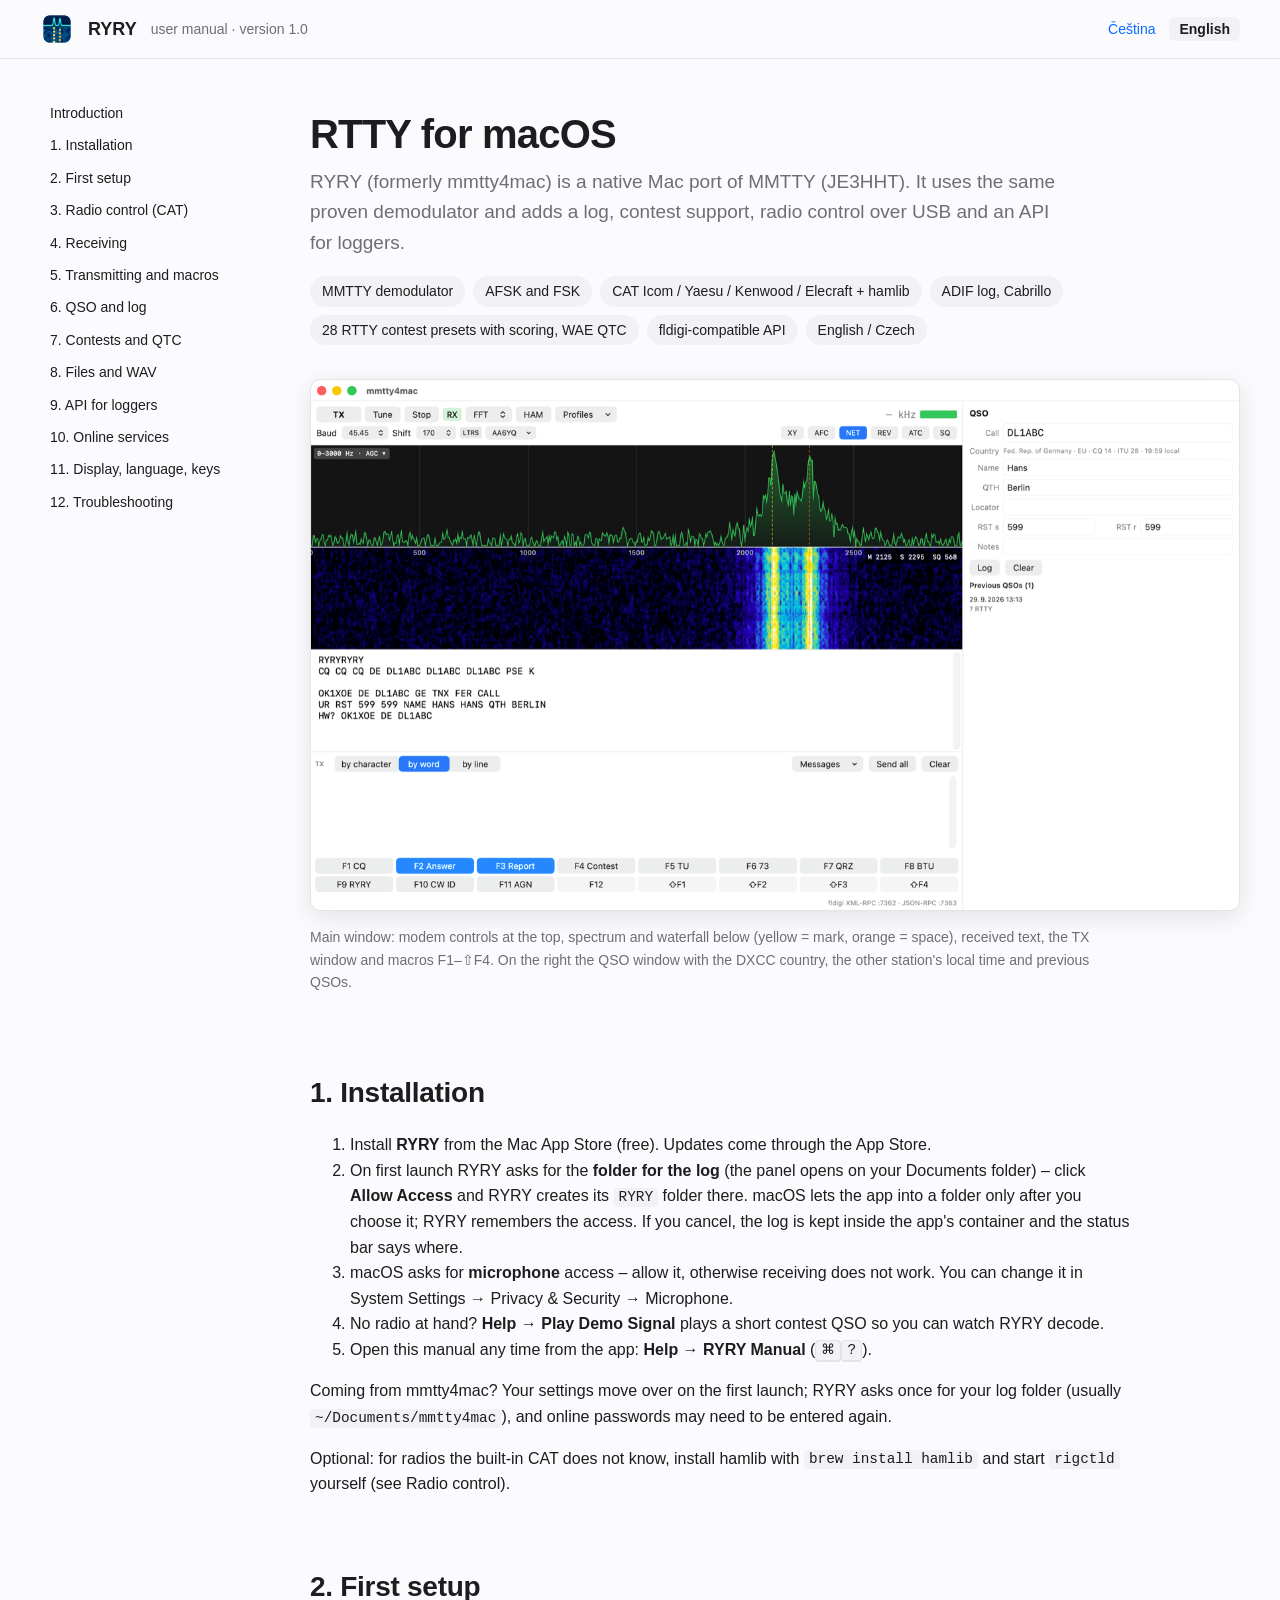
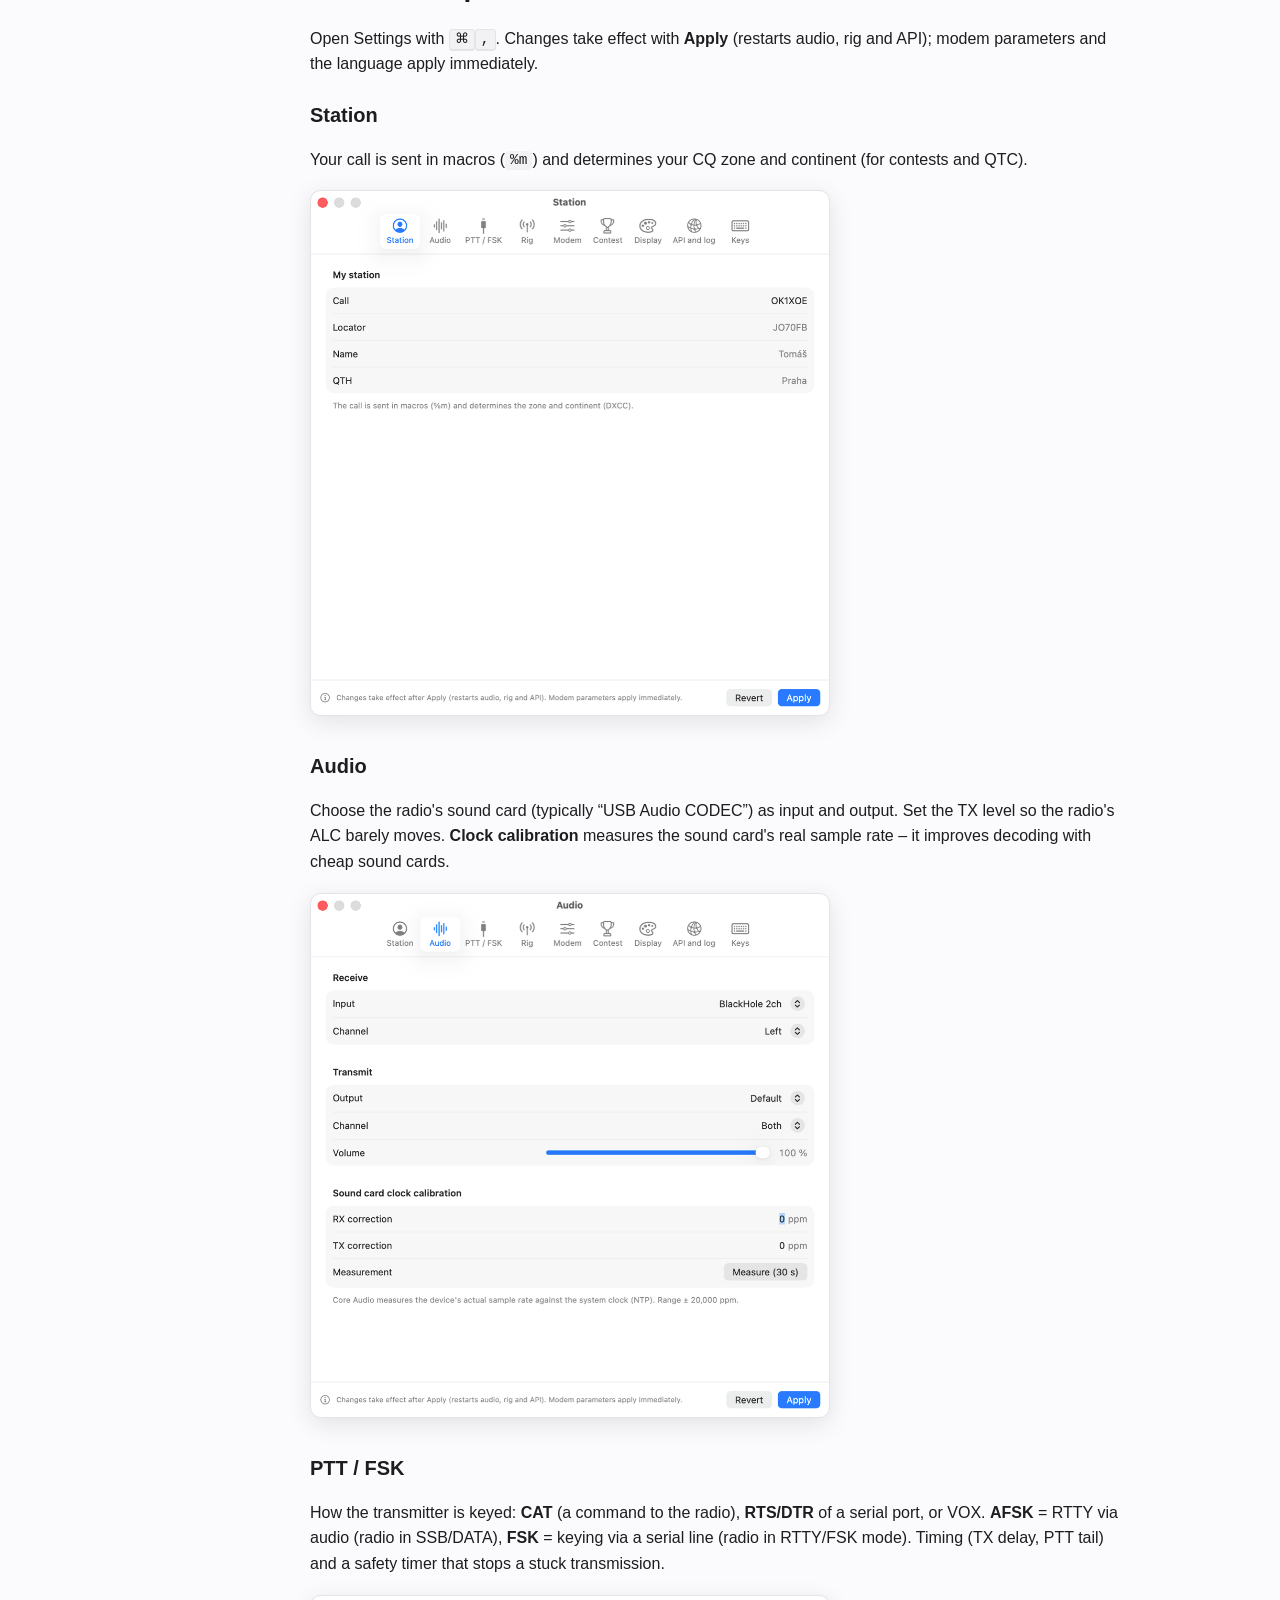
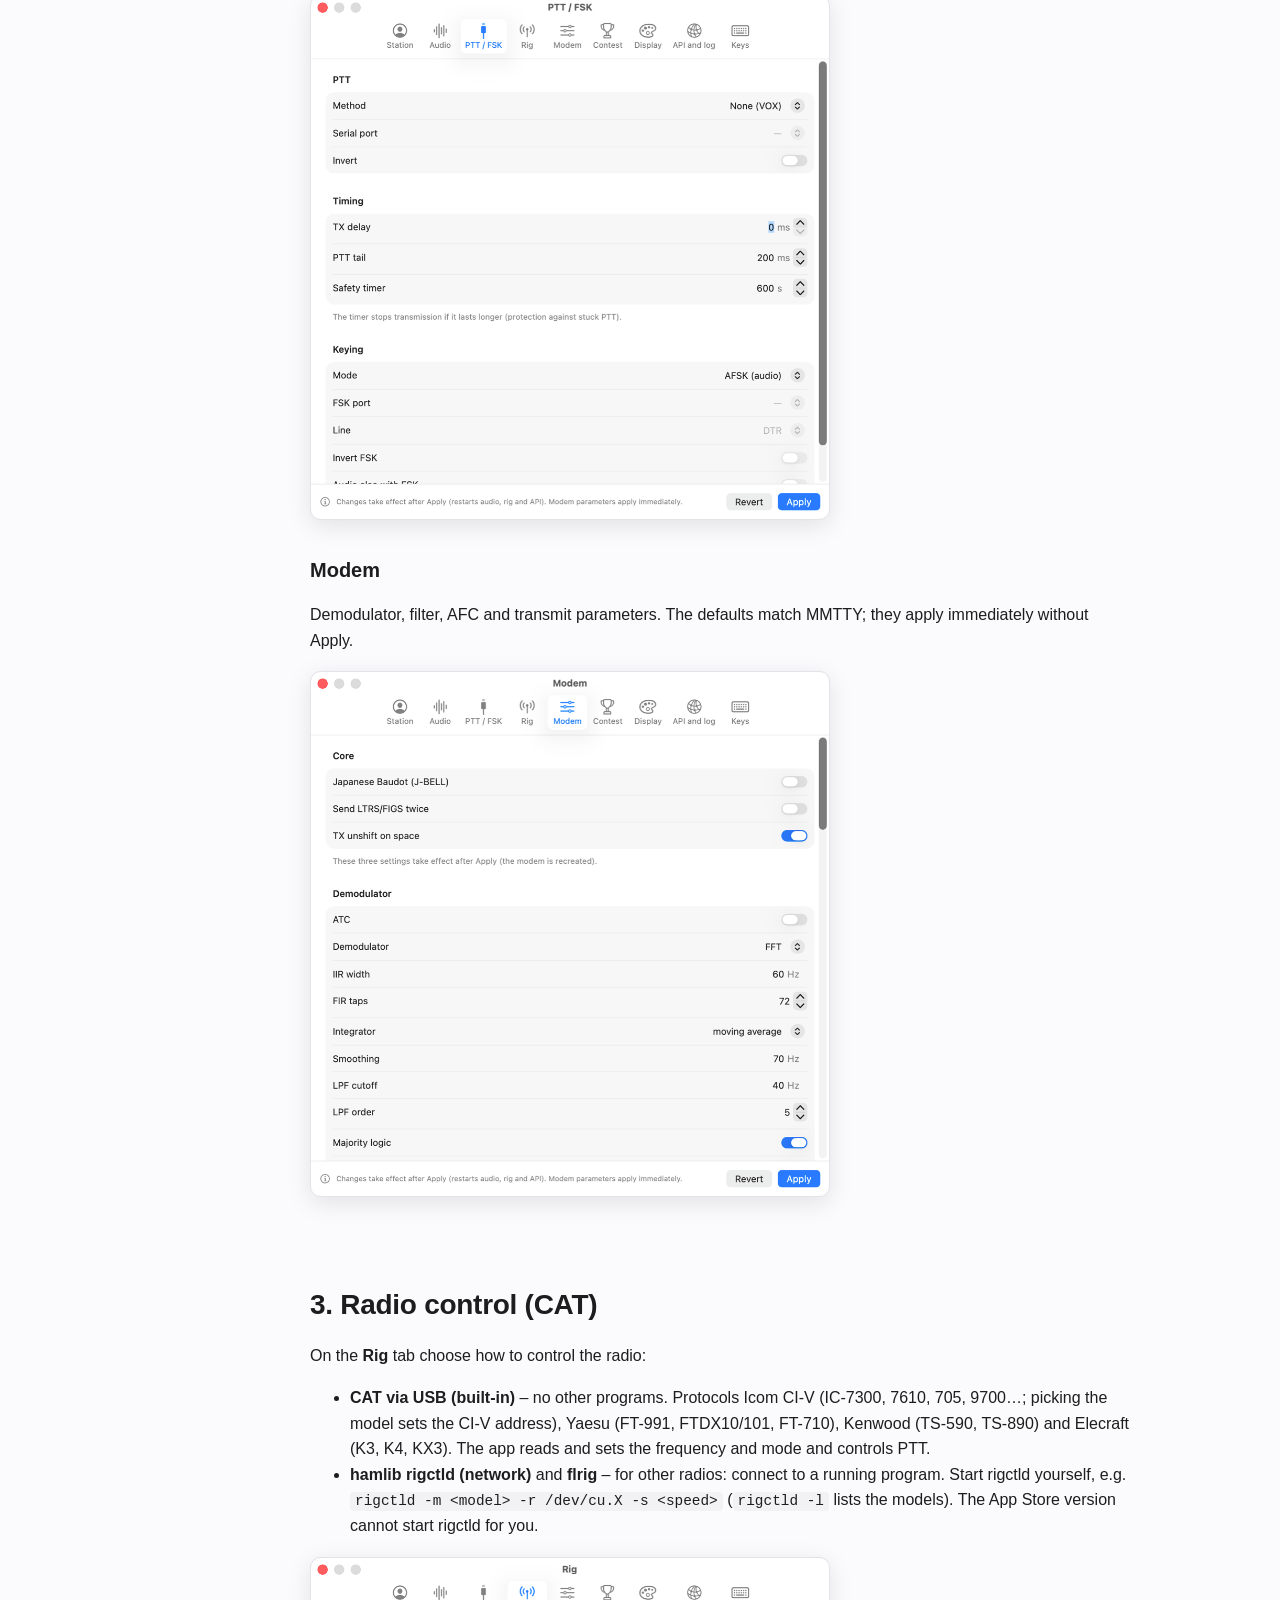
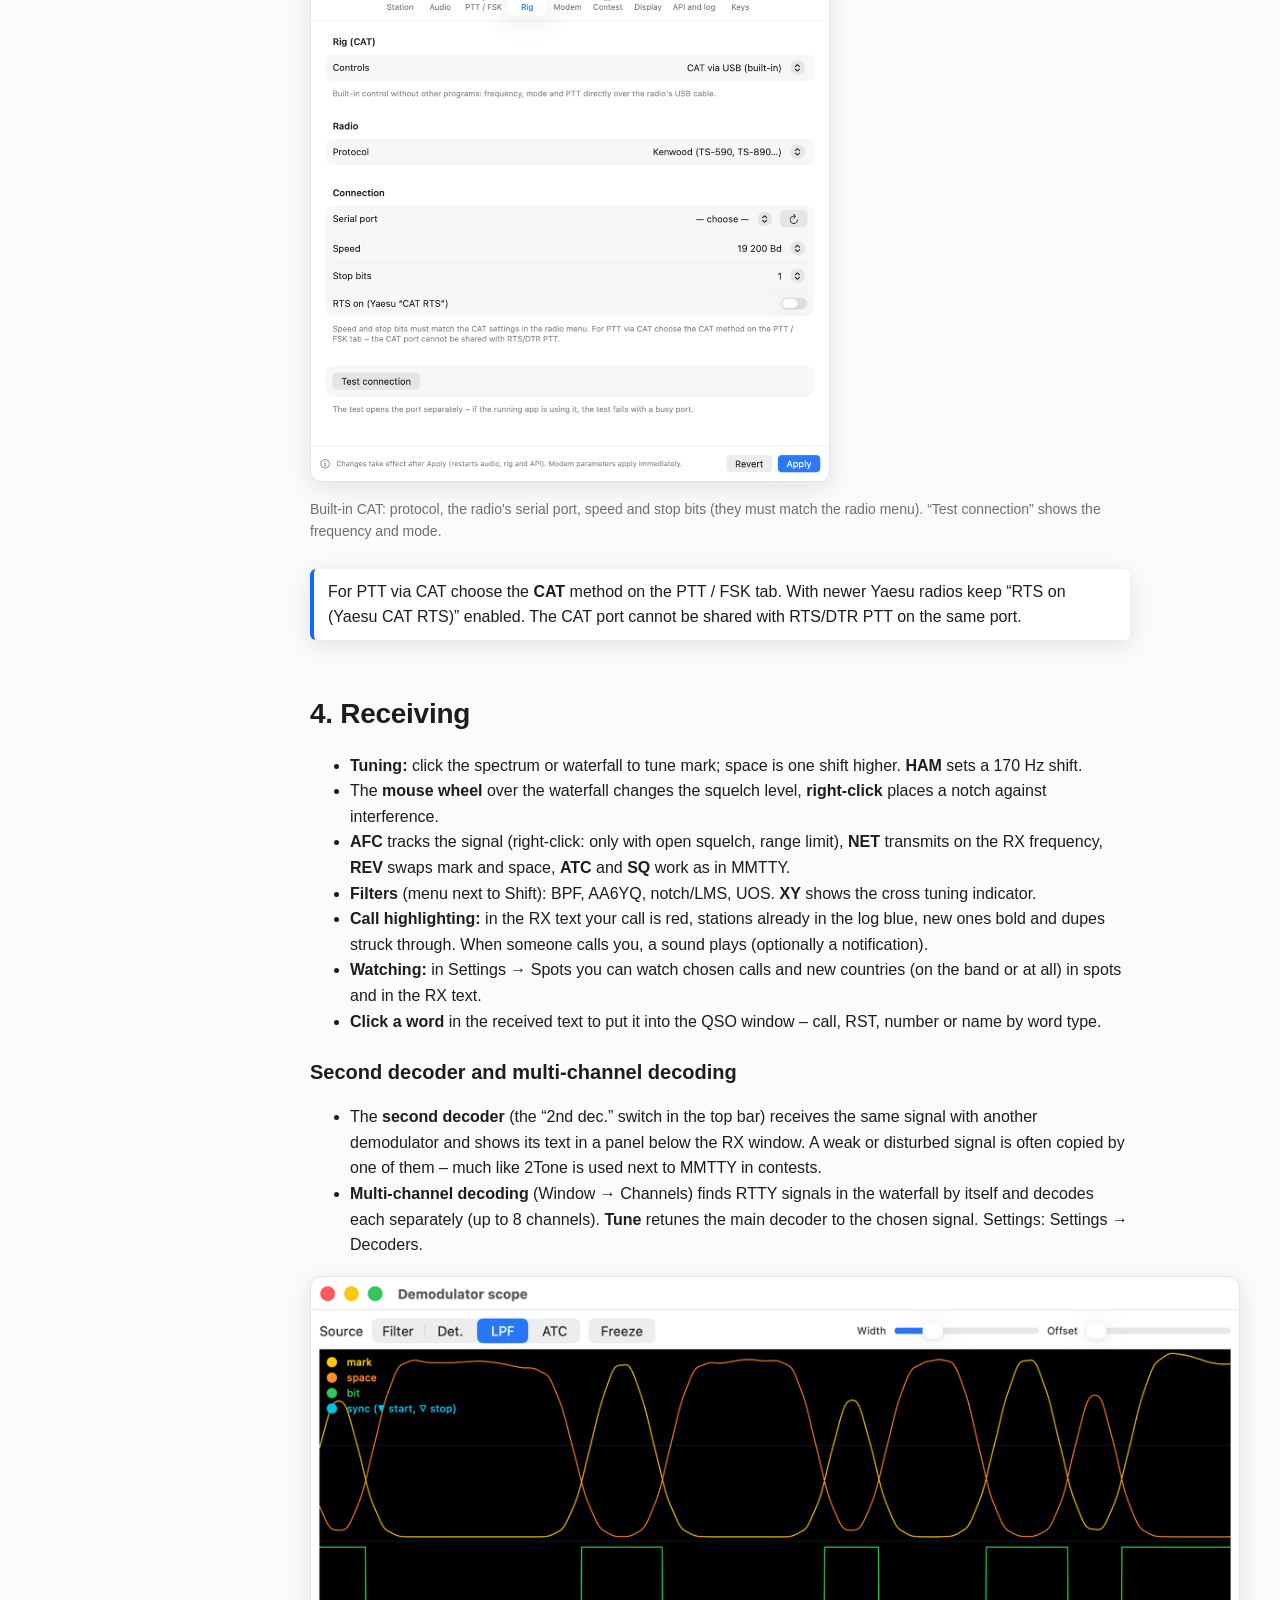
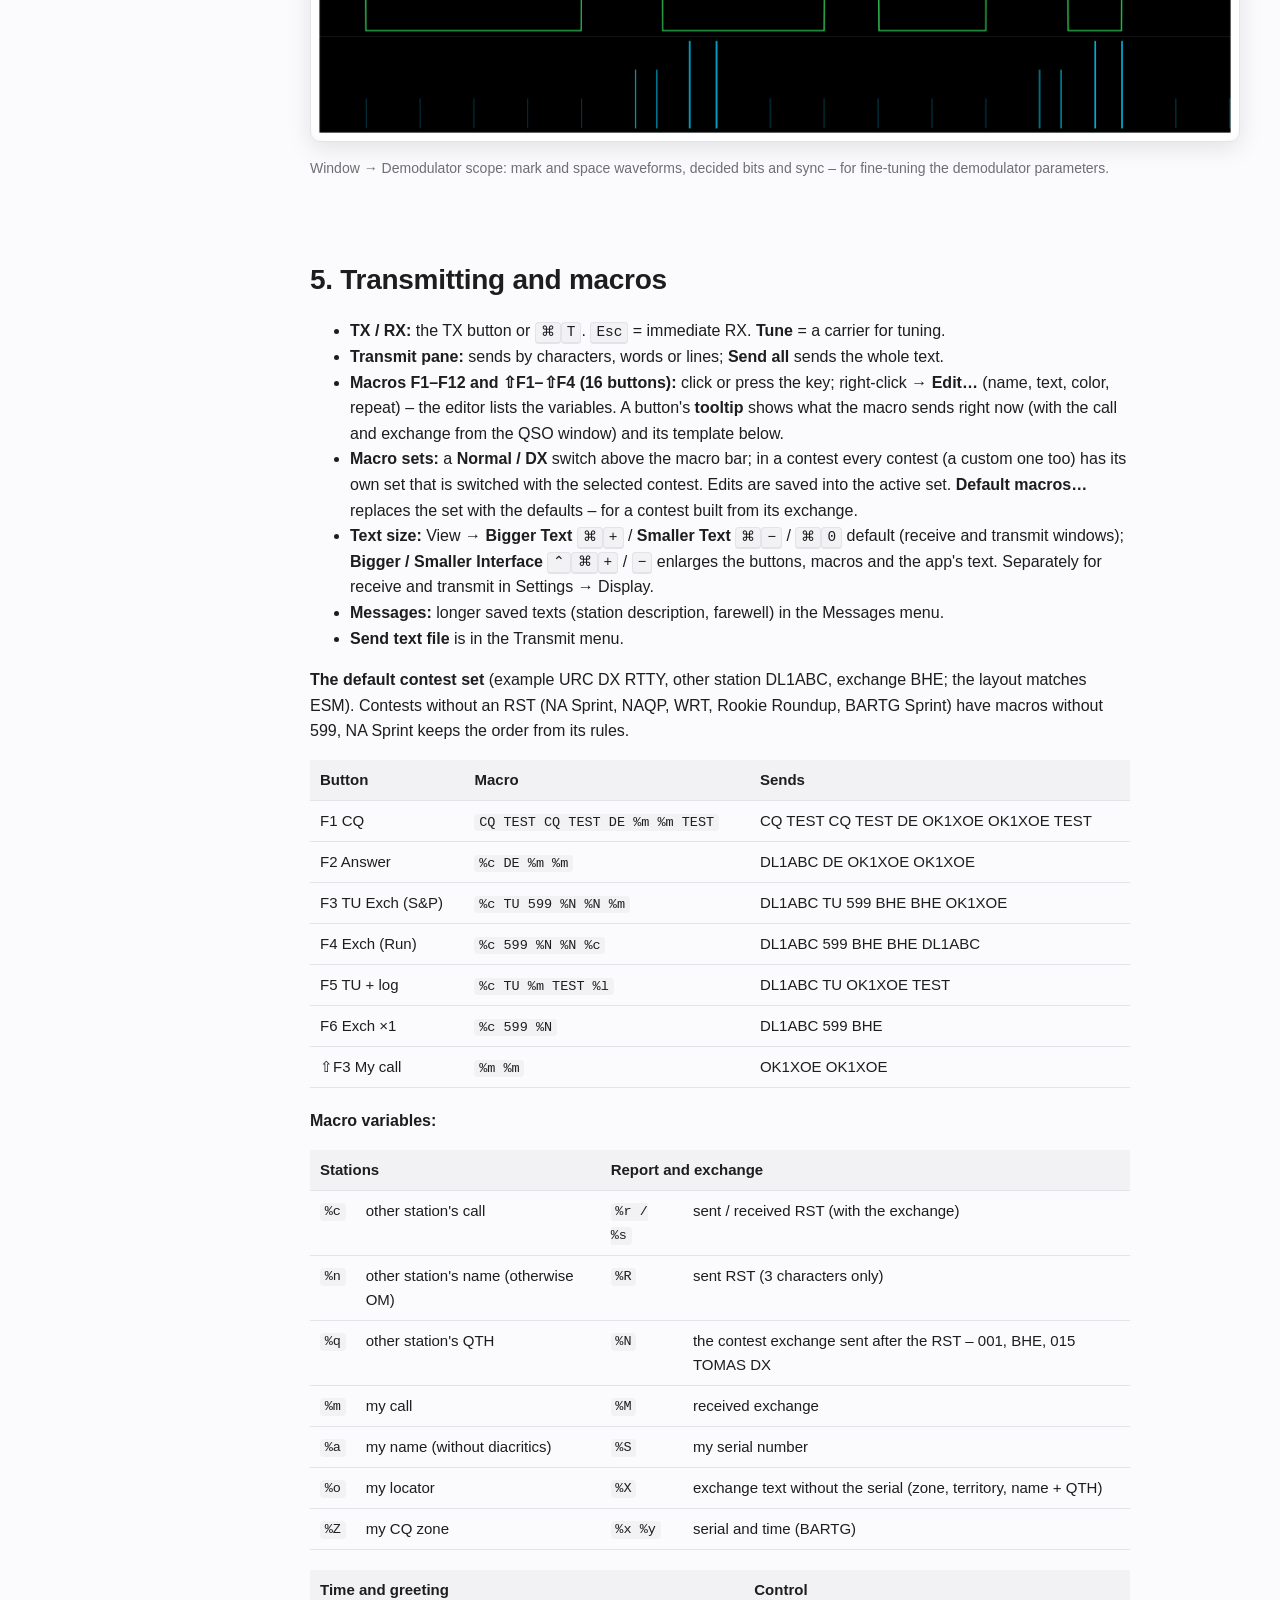
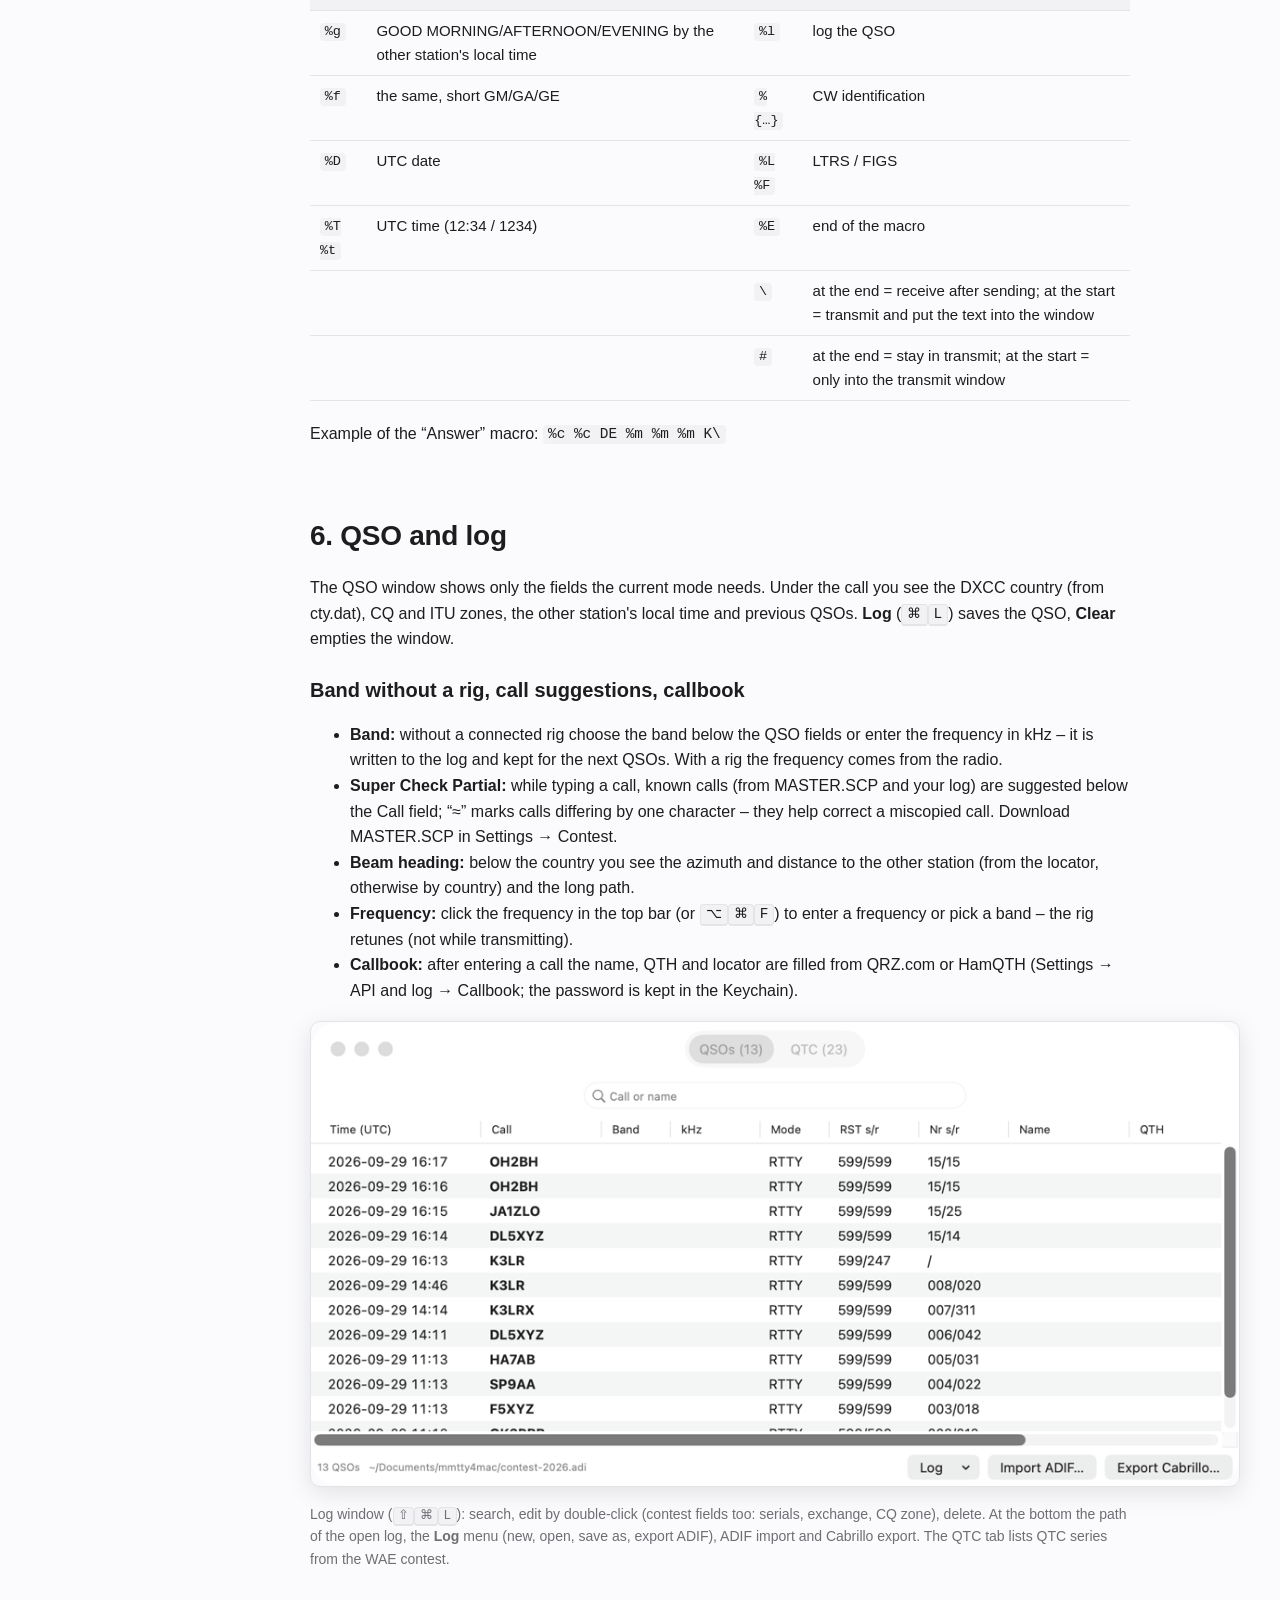
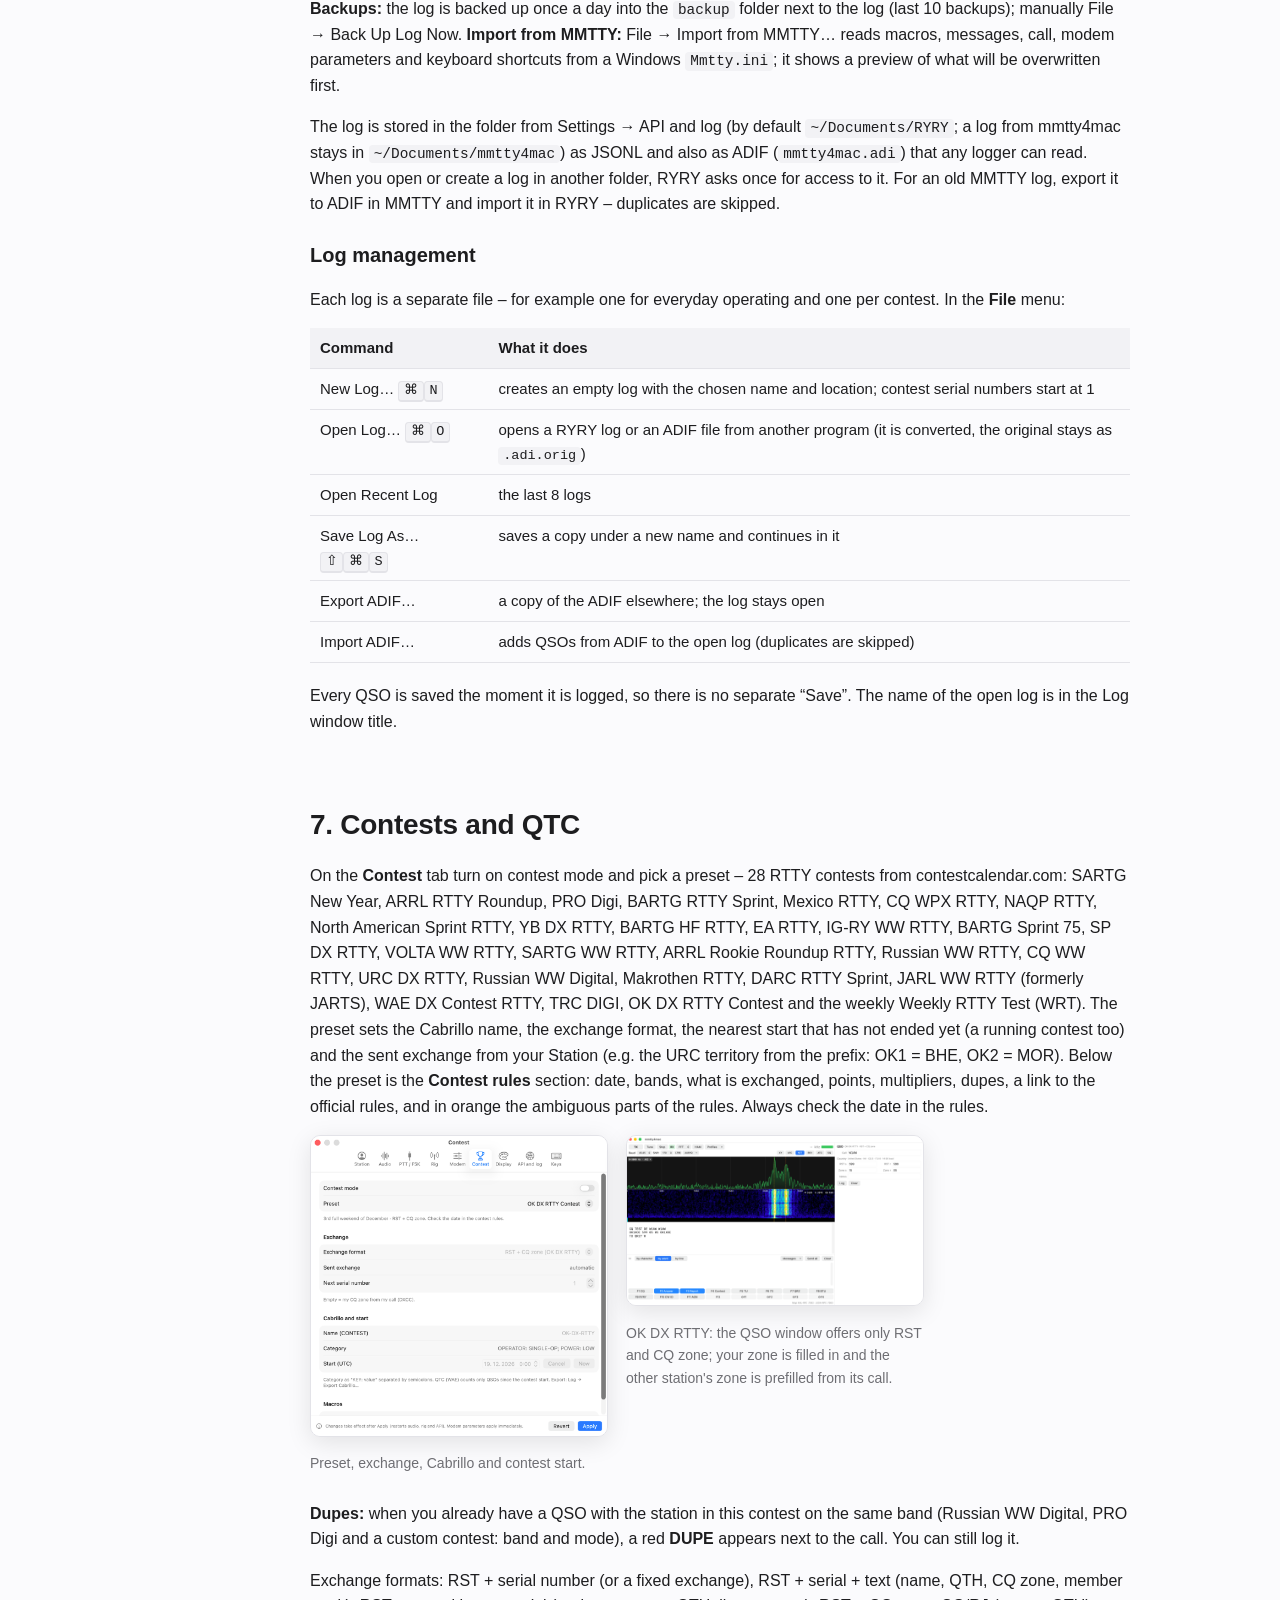
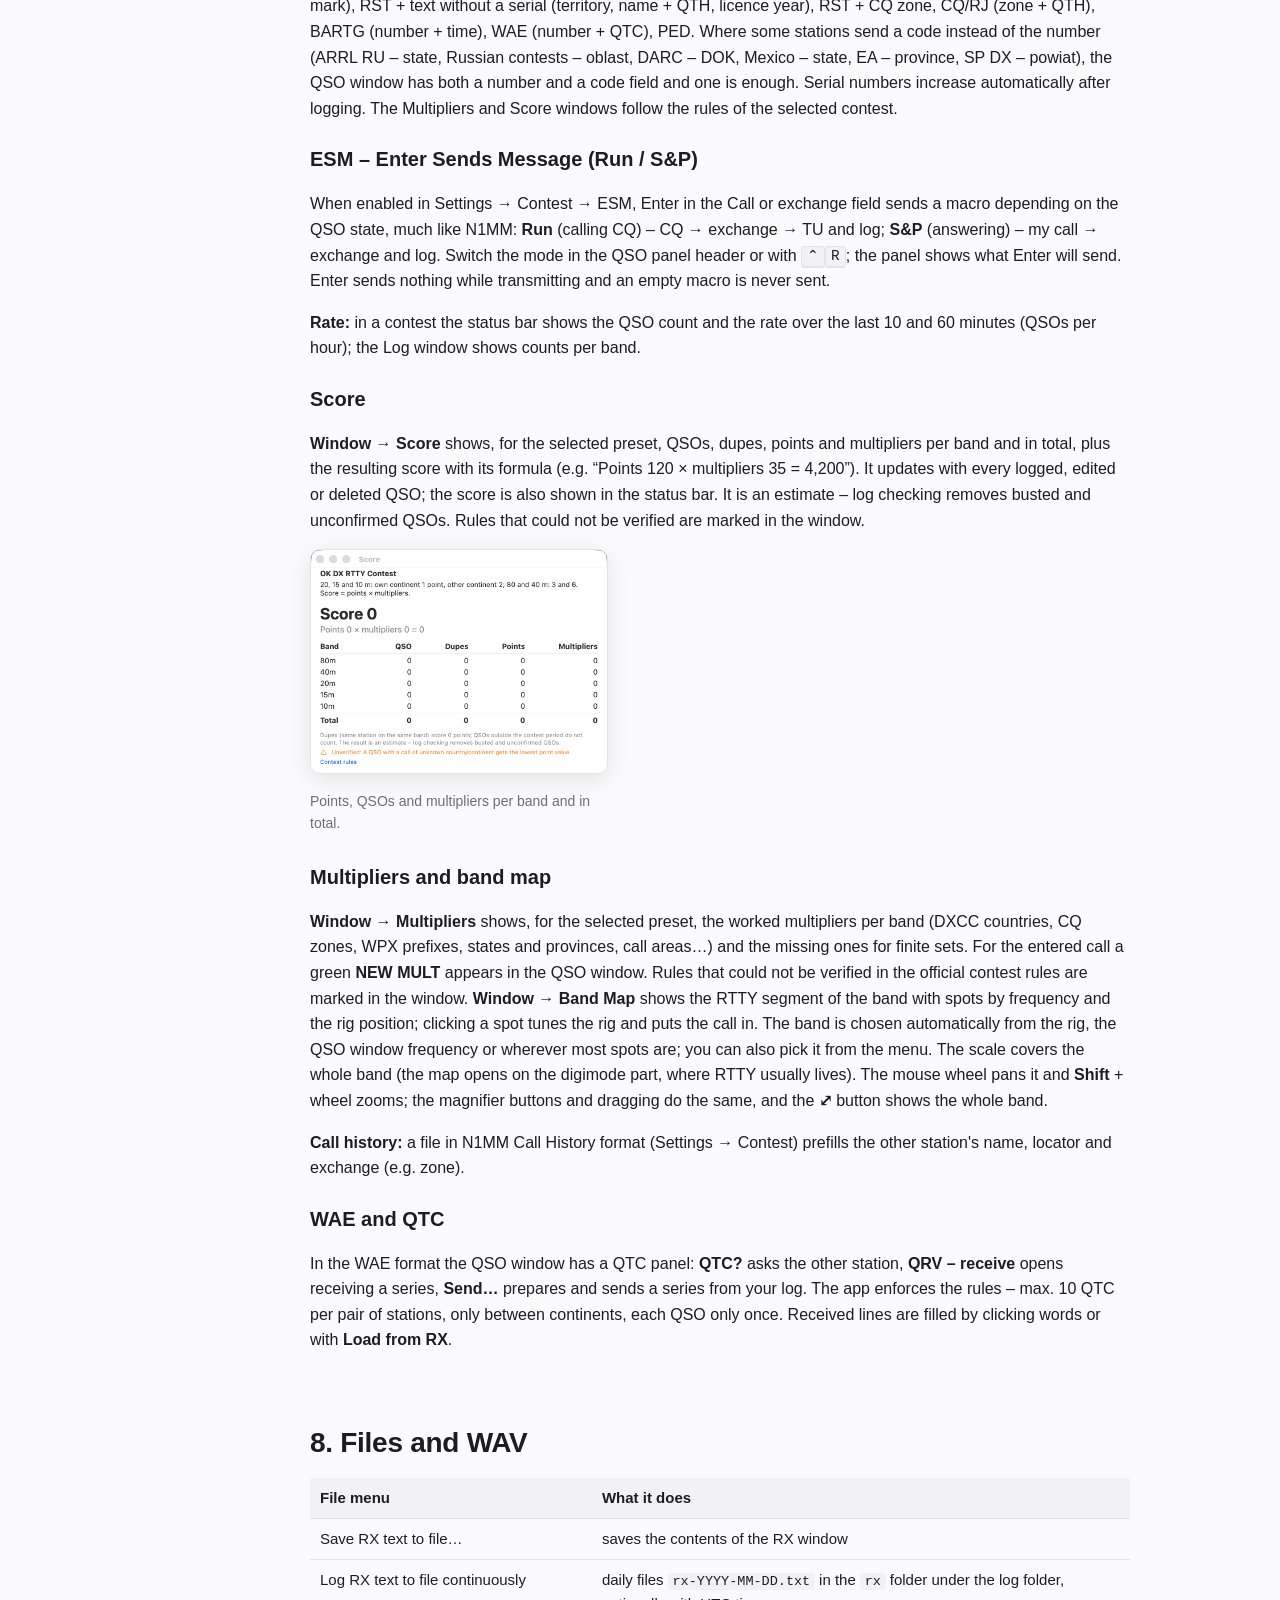
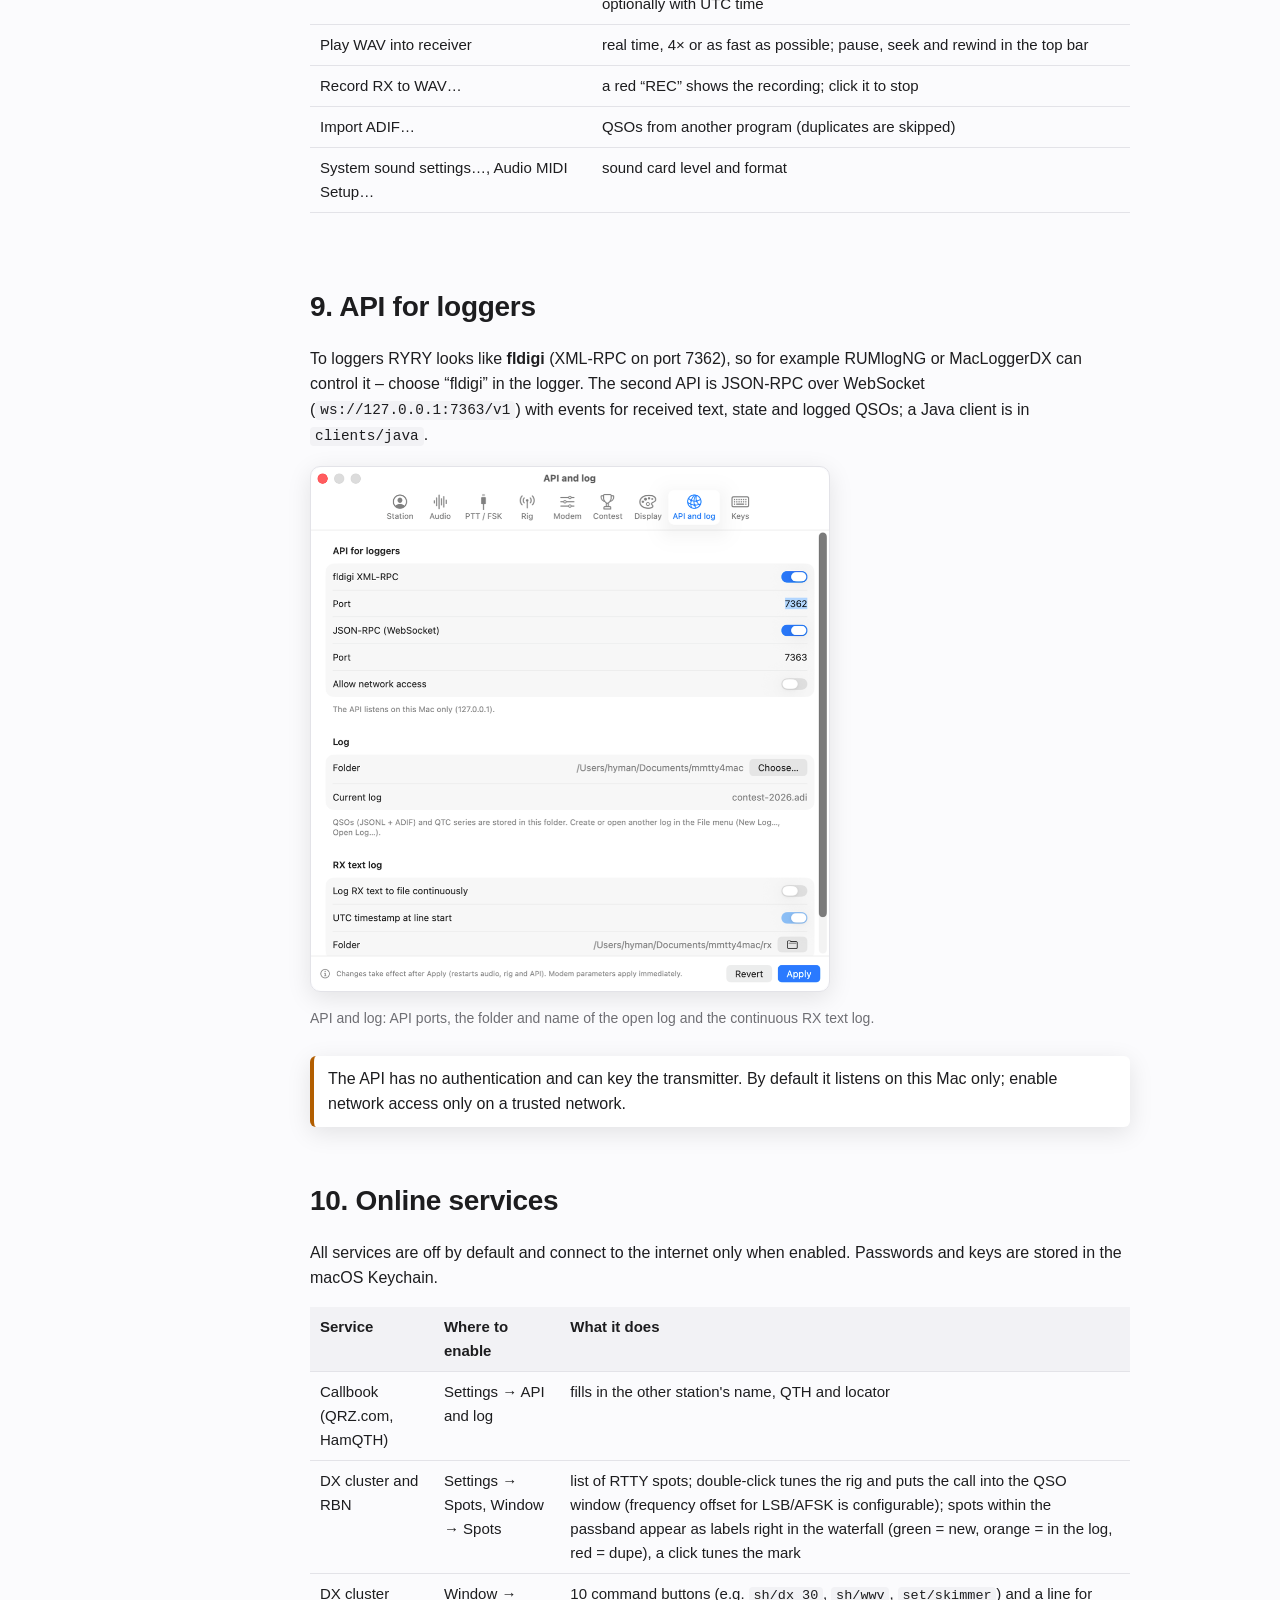
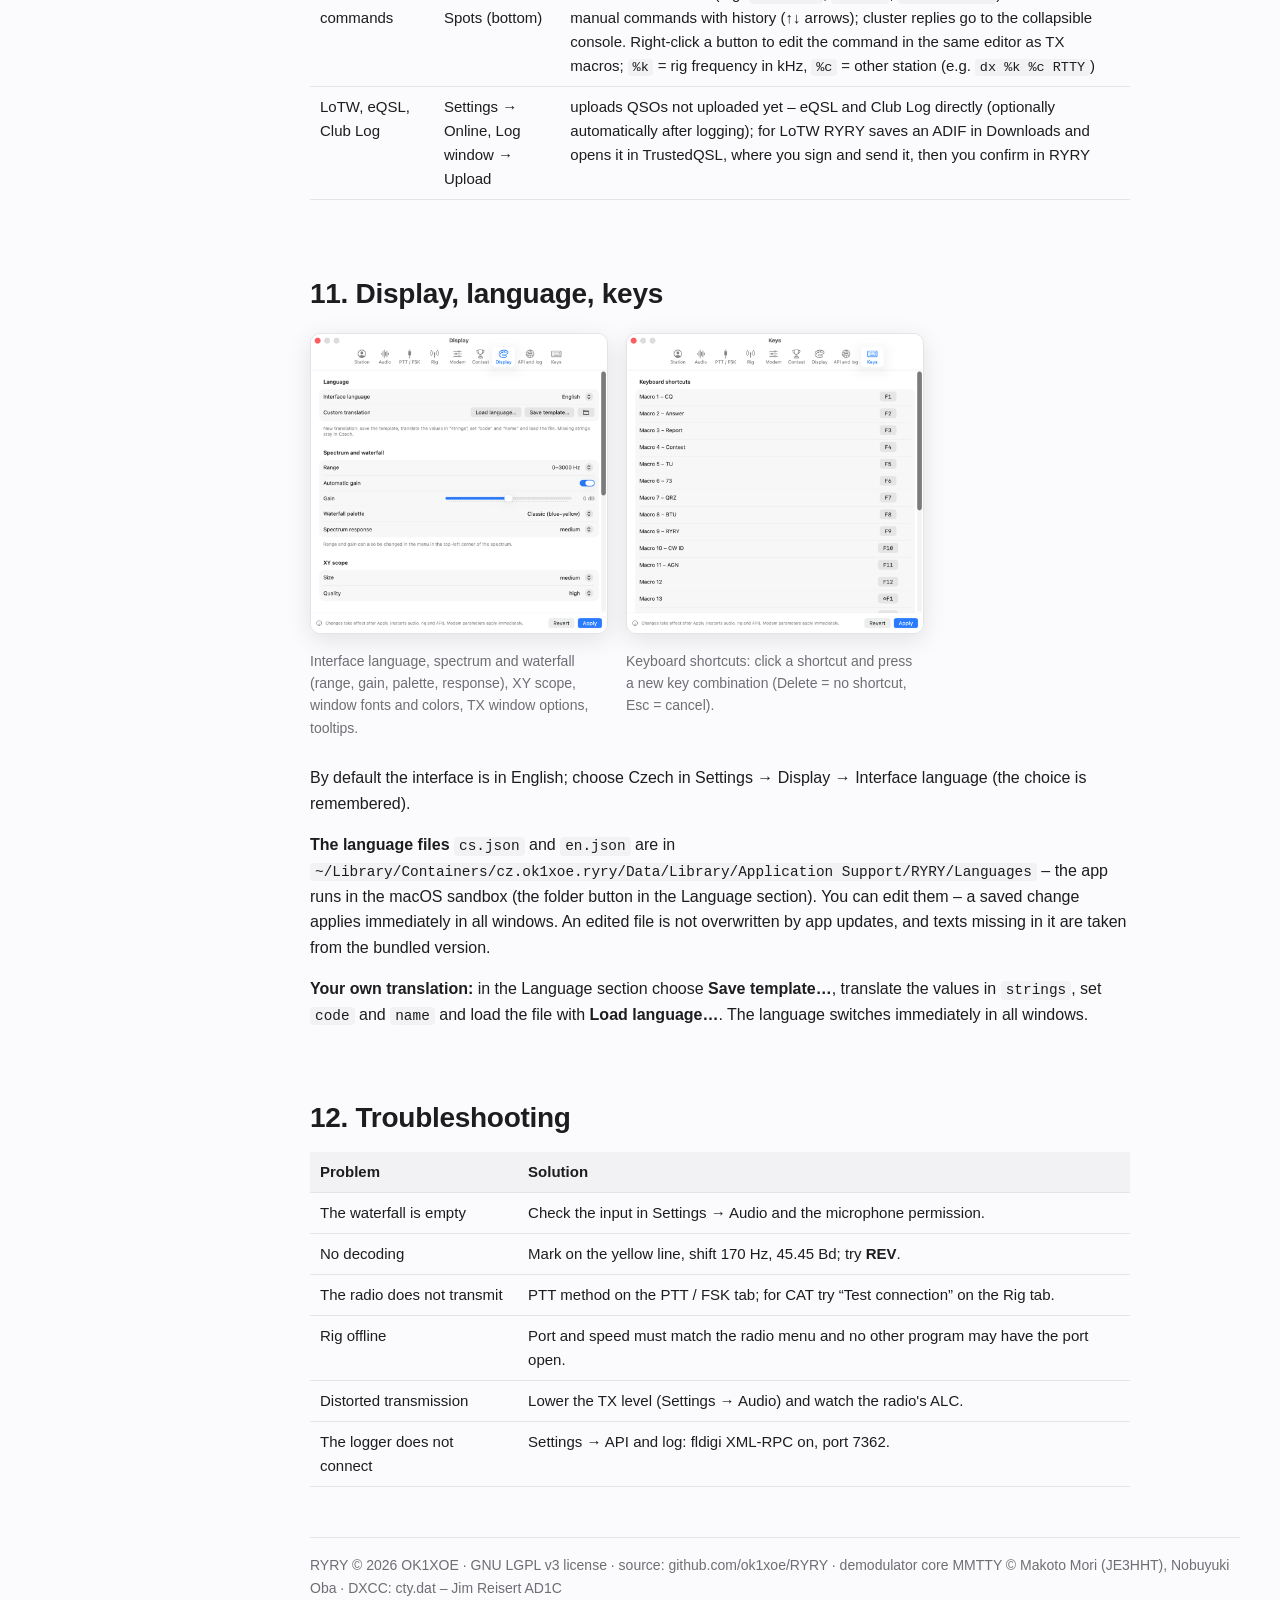
==== commit d29f7613: "Manual and site: 28 contest presets everywhere; the manual chooser starts with English Co-Authored-B" ====
--- a/docs/html/index.html
+++ b/docs/html/index.html
@@ -1,13 +1,13 @@
 <!doctype html>
-<html lang="cs">
+<html lang="en">
 <head>
 <meta charset="utf-8">
 <meta name="viewport" content="width=device-width, initial-scale=1">
-<title>RYRY – dokumentace / documentation</title>
+<title>RYRY – documentation / dokumentace</title>
 <link rel="stylesheet" href="style.css">
 <link rel="icon" href="img/icon.png">
 <script>
-  // podle jazyka prohlížeče / by browser language
+  // English by default; Czech and Slovak browsers get the Czech manual / angličtina výchozí, česky pro cs a sk
   var cs = (navigator.languages || [navigator.language]).some(function (l) { return /^(cs|sk)/i.test(l); });
   location.replace(cs ? "cs/index.html" : "en/index.html");
 </script>
@@ -16,7 +16,7 @@
 <main style="max-width:600px;margin:80px auto;padding:0 20px;text-align:center">
   <img src="img/icon.png" alt="" width="96" height="96">
   <h1>RYRY</h1>
-  <p><a href="cs/index.html">Příručka česky</a> · <a href="en/index.html">User manual in English</a></p>
+  <p><a href="en/index.html">User manual in English</a> · <a href="cs/index.html">Příručka česky</a></p>
 </main>
 </body>
 </html>
--- a/docs/html/style.css
+++ b/docs/html/style.css
@@ -1,4 +1,4 @@
-/* mmtty4mac – dokumentace / documentation */
+/* RYRY – dokumentace / documentation */
 :root {
   --bg: #fbfbfd; --fg: #1d1d1f; --muted: #6e6e73; --line: #e3e3e8; --card: #ffffff;
   --accent: #0a6cff; --code: #f2f2f5; --warn: #b25e00; --shadow: 0 6px 24px rgba(0,0,0,.10);
